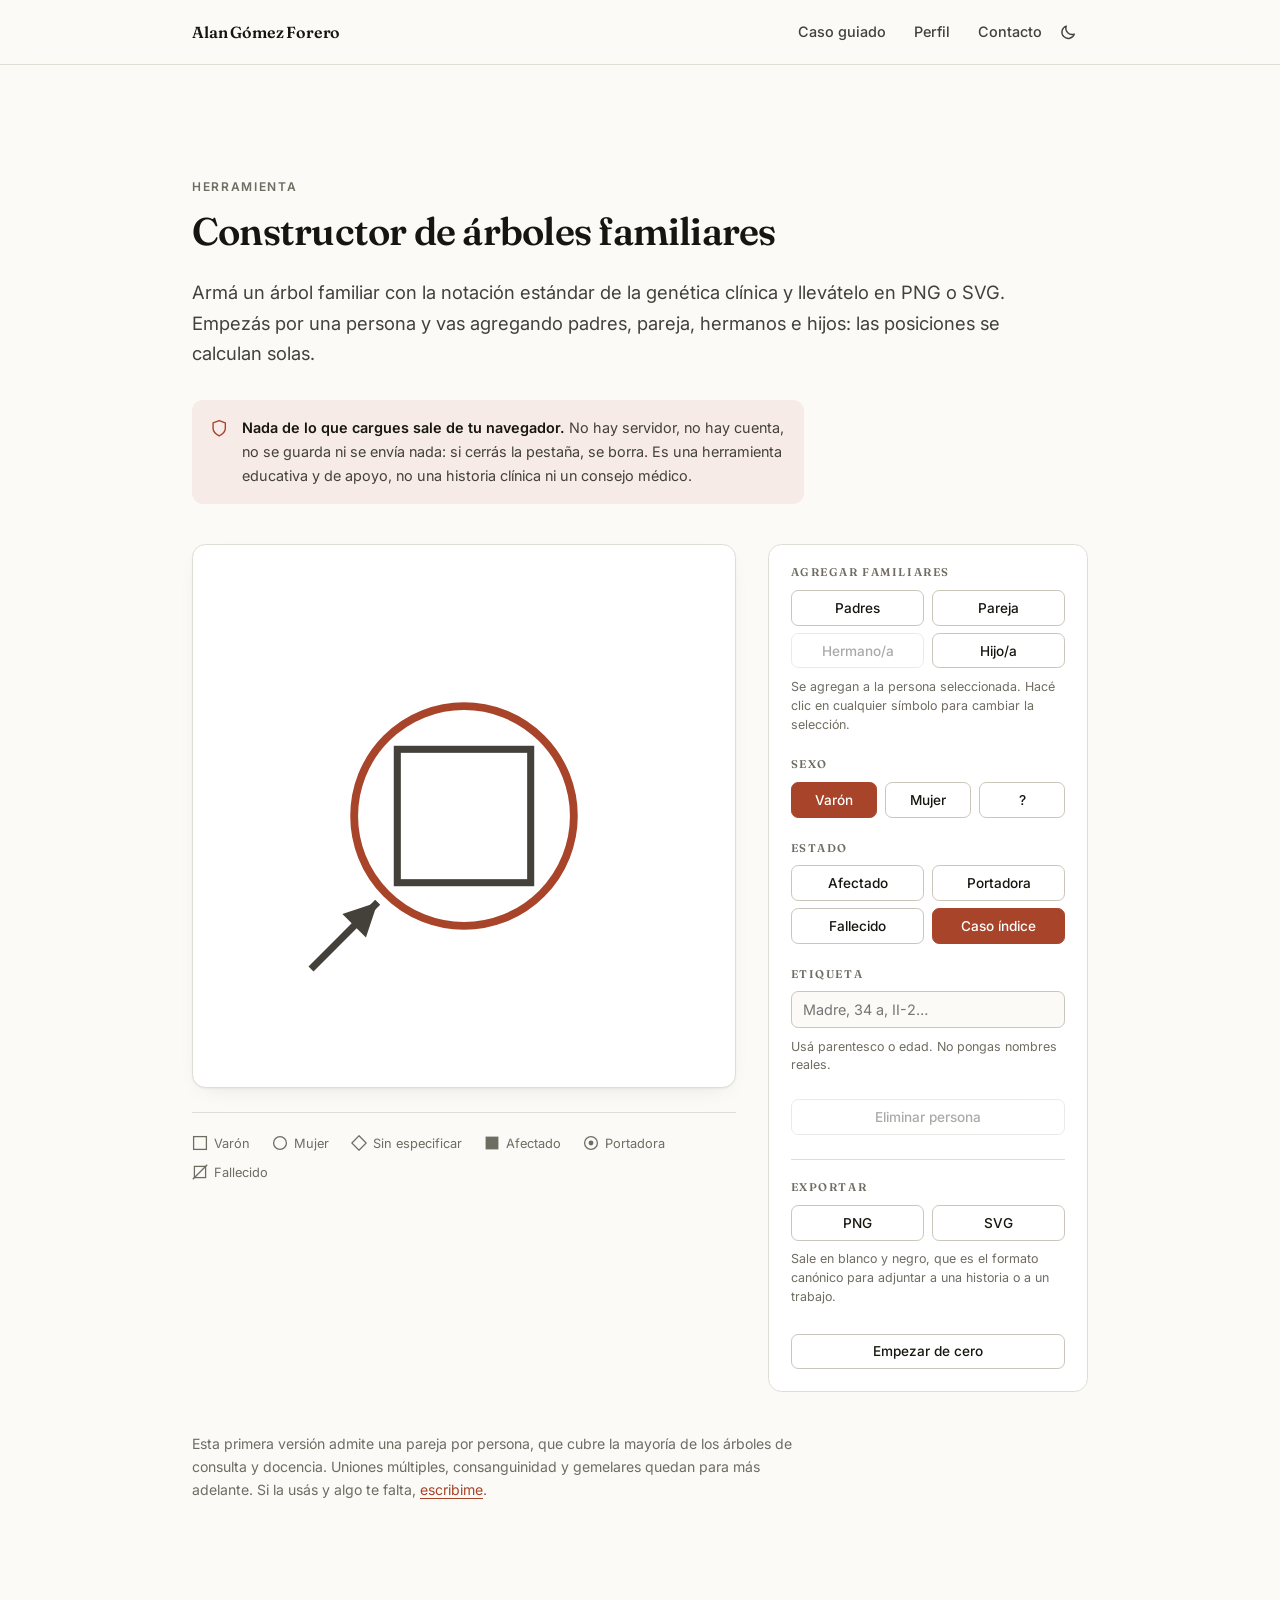
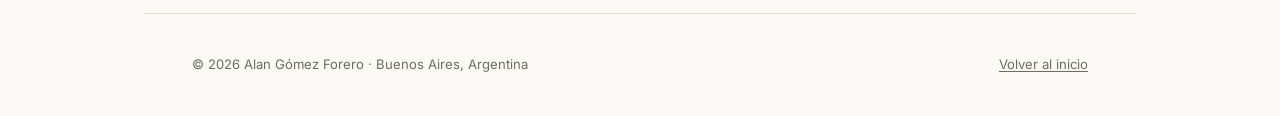
==== arbol/index.html @ 4ceadbb6 "Constructor de árboles familiares y encuadre por paso del caso guiado Agrega /arbol/, una herramient" ====
<!DOCTYPE html>
<html lang="es">

<head>
    <meta charset="UTF-8">
    <meta name="viewport" content="width=device-width, initial-scale=1.0">
    <title>Constructor de árboles familiares | Dr. Alan Gómez Forero</title>
    <meta name="description"
        content="Herramienta gratuita para dibujar un árbol familiar con notación de genética clínica. Funciona entera en tu navegador: nada de lo que cargues se envía a ningún servidor.">

    <link rel="canonical" href="https://alangomezforero.com.ar/arbol/">
    <link rel="icon" href="../favicon.svg" type="image/svg+xml">

    <meta property="og:type" content="website">
    <meta property="og:url" content="https://alangomezforero.com.ar/arbol/">
    <meta property="og:title" content="Constructor de árboles familiares">
    <meta property="og:description"
        content="Dibujá un árbol familiar con notación de genética clínica y exportalo. Todo corre en tu navegador.">
    <meta property="og:image" content="https://alangomezforero.com.ar/og.jpg">
    <meta name="twitter:card" content="summary_large_image">

    <script>
        (function () {
            try {
                var saved = localStorage.getItem('theme');
                if (saved === 'dark' || saved === 'light') {
                    document.documentElement.setAttribute('data-theme', saved);
                }
            } catch (e) { /* localStorage bloqueado: queda la preferencia del sistema */ }
        }());
    </script>

    <link rel="preconnect" href="https://fonts.googleapis.com">
    <link rel="preconnect" href="https://fonts.gstatic.com" crossorigin>
    <link
        href="https://fonts.googleapis.com/css2?family=Fraunces:opsz,wght@9..144,500;9..144,600&family=Inter:wght@400;500;600&display=swap"
        rel="stylesheet">
    <link rel="stylesheet" href="../styles.css">
    <link rel="stylesheet" href="builder.css">
</head>

<body>
    <a class="skip-link" href="#main">Saltar al contenido</a>

    <nav class="nav">
        <div class="wrap">
            <div class="nav__bar">
                <a class="nav__brand" href="../">Alan Gómez Forero</a>
                <div class="nav__right">
                    <div class="nav__links">
                        <a href="../#caso">Caso guiado</a>
                        <a href="../#perfil">Perfil</a>
                        <a href="../#contacto">Contacto</a>
                    </div>
                    <button class="icon-btn" id="theme-toggle" type="button"
                        aria-label="Cambiar entre tema claro y oscuro">
                        <svg class="icon-sun" viewBox="0 0 24 24" fill="none" stroke="currentColor" stroke-width="1.8"
                            stroke-linecap="round" aria-hidden="true">
                            <circle cx="12" cy="12" r="4.2" />
                            <path
                                d="M12 2v2M12 20v2M4.9 4.9l1.4 1.4M17.7 17.7l1.4 1.4M2 12h2M20 12h2M4.9 19.1l1.4-1.4M17.7 6.3l1.4-1.4" />
                        </svg>
                        <svg class="icon-moon" viewBox="0 0 24 24" fill="none" stroke="currentColor" stroke-width="1.8"
                            stroke-linecap="round" stroke-linejoin="round" aria-hidden="true">
                            <path d="M20 14.5A8.2 8.2 0 019.5 4a8.3 8.3 0 1010.5 10.5z" />
                        </svg>
                    </button>
                </div>
            </div>
        </div>
    </nav>

    <main id="main" class="section">
        <div class="wrap">
            <p class="section__label">Herramienta</p>
            <h1 class="section__title">Constructor de árboles familiares</h1>
            <p class="lead" style="margin-bottom:2rem">
                Armá un árbol familiar con la notación estándar de la genética clínica y llevátelo en PNG o SVG.
                Empezás por una persona y vas agregando padres, pareja, hermanos e hijos: las posiciones se
                calculan solas.
            </p>

            <div class="privacy">
                <svg viewBox="0 0 24 24" fill="none" stroke="currentColor" stroke-width="1.8" stroke-linecap="round"
                    stroke-linejoin="round" aria-hidden="true">
                    <path d="M12 22s8-4 8-10V5l-8-3-8 3v7c0 6 8 10 8 10z" />
                </svg>
                <span>
                    <strong>Nada de lo que cargues sale de tu navegador.</strong> No hay servidor, no hay cuenta,
                    no se guarda ni se envía nada: si cerrás la pestaña, se borra. Es una herramienta educativa y
                    de apoyo, no una historia clínica ni un consejo médico.
                </span>
            </div>

            <div class="tool">
                <!-- Lienzo -->
                <div>
                    <div class="tool__stage" id="stage"></div>

                    <ul class="tool__legend">
                        <li>
                            <svg viewBox="0 0 20 20" aria-hidden="true">
                                <rect x="2" y="2" width="16" height="16" fill="none" stroke="currentColor"
                                    stroke-width="1.6" />
                            </svg>Varón
                        </li>
                        <li>
                            <svg viewBox="0 0 20 20" aria-hidden="true">
                                <circle cx="10" cy="10" r="8" fill="none" stroke="currentColor" stroke-width="1.6" />
                            </svg>Mujer
                        </li>
                        <li>
                            <svg viewBox="0 0 20 20" aria-hidden="true">
                                <polygon points="10,1 19,10 10,19 1,10" fill="none" stroke="currentColor"
                                    stroke-width="1.6" />
                            </svg>Sin especificar
                        </li>
                        <li>
                            <svg viewBox="0 0 20 20" aria-hidden="true">
                                <rect x="2" y="2" width="16" height="16" fill="currentColor" />
                            </svg>Afectado
                        </li>
                        <li>
                            <svg viewBox="0 0 20 20" aria-hidden="true">
                                <circle cx="10" cy="10" r="8" fill="none" stroke="currentColor" stroke-width="1.6" />
                                <circle cx="10" cy="10" r="3" fill="currentColor" />
                            </svg>Portadora
                        </li>
                        <li>
                            <svg viewBox="0 0 20 20" aria-hidden="true">
                                <rect x="3" y="3" width="14" height="14" fill="none" stroke="currentColor"
                                    stroke-width="1.6" />
                                <line x1="1" y1="19" x2="19" y2="1" stroke="currentColor" stroke-width="1.6" />
                            </svg>Fallecido
                        </li>
                    </ul>
                </div>

                <!-- Panel -->
                <aside class="tool__panel">
                    <div id="panel">
                        <section>
                            <h2 class="group__title">Agregar familiares</h2>
                            <div class="group__grid">
                                <button class="tbtn" id="act-parents" type="button">Padres</button>
                                <button class="tbtn" id="act-partner" type="button">Pareja</button>
                                <button class="tbtn" id="act-sibling" type="button">Hermano/a</button>
                                <button class="tbtn" id="act-child" type="button">Hijo/a</button>
                            </div>
                            <p class="hint">Se agregan a la persona seleccionada. Hacé clic en cualquier símbolo
                                para cambiar la selección.</p>
                        </section>

                        <section style="margin-top:1.5rem">
                            <h2 class="group__title">Sexo</h2>
                            <div class="group__row">
                                <button class="tbtn tbtn--wide" id="sex-M" type="button"
                                    aria-pressed="false">Varón</button>
                                <button class="tbtn tbtn--wide" id="sex-F" type="button"
                                    aria-pressed="false">Mujer</button>
                                <button class="tbtn tbtn--wide" id="sex-U" type="button" aria-pressed="false">?</button>
                            </div>
                        </section>

                        <section style="margin-top:1.5rem">
                            <h2 class="group__title">Estado</h2>
                            <div class="group__grid">
                                <button class="tbtn" id="flag-affected" type="button"
                                    aria-pressed="false">Afectado</button>
                                <button class="tbtn" id="flag-carrier" type="button"
                                    aria-pressed="false">Portadora</button>
                                <button class="tbtn" id="flag-deceased" type="button"
                                    aria-pressed="false">Fallecido</button>
                                <button class="tbtn" id="flag-proband" type="button" aria-pressed="false">Caso
                                    índice</button>
                            </div>
                        </section>

                        <section style="margin-top:1.5rem">
                            <h2 class="group__title">Etiqueta</h2>
                            <label class="sr-only" for="field-name">Etiqueta de la persona seleccionada</label>
                            <input class="field" id="field-name" type="text" maxlength="24"
                                placeholder="Madre, 34 a, II-2…" autocomplete="off">
                            <p class="hint">Usá parentesco o edad. No pongas nombres reales.</p>
                        </section>

                        <section style="margin-top:1.5rem">
                            <button class="tbtn tbtn--danger" id="act-remove" type="button" style="width:100%">
                                Eliminar persona
                            </button>
                        </section>
                    </div>

                    <section style="border-top:1px solid var(--rule); padding-top:1.35rem">
                        <h2 class="group__title">Exportar</h2>
                        <div class="group__row">
                            <button class="tbtn tbtn--wide" id="act-png" type="button">PNG</button>
                            <button class="tbtn tbtn--wide" id="act-svg" type="button">SVG</button>
                        </div>
                        <p class="hint">Sale en blanco y negro, que es el formato canónico para adjuntar a una
                            historia o a un trabajo.</p>
                        <p class="status" id="status" role="status"></p>
                        <button class="tbtn" id="act-reset" type="button" style="width:100%; margin-top:.75rem">
                            Empezar de cero
                        </button>
                    </section>
                </aside>
            </div>

            <p class="note" style="margin-top:2.5rem">
                Esta primera versión admite una pareja por persona, que cubre la mayoría de los árboles de
                consulta y docencia. Uniones múltiples, consanguinidad y gemelares quedan para más adelante.
                Si la usás y algo te falta, <a href="../#contacto">escribime</a>.
            </p>
        </div>
    </main>

    <footer class="wrap foot">
        <span>© 2026 Alan Gómez Forero · Buenos Aires, Argentina</span>
        <span><a href="../">Volver al inicio</a></span>
    </footer>

    <script src="builder.js" defer></script>
    <script>
        (function () {
            var btn = document.getElementById('theme-toggle');
            if (!btn) { return; }

            btn.addEventListener('click', function () {
                var root = document.documentElement;
                var explicit = root.getAttribute('data-theme');
                var isDark = explicit
                    ? explicit === 'dark'
                    : window.matchMedia('(prefers-color-scheme: dark)').matches;
                var next = isDark ? 'light' : 'dark';

                root.setAttribute('data-theme', next);
                try { localStorage.setItem('theme', next); } catch (e) { /* sin persistencia */ }

                // el constructor redibuja para que los símbolos sigan al tema
                document.dispatchEvent(new CustomEvent('themechange'));
            });
        }());
    </script>
</body>

</html>
---- styles.css ----
/* ============================================================
   Dr. Alan Gómez Forero — hoja de estilos
   Sin frameworks. Tokens en :root, tema claro/oscuro con override.
   ============================================================ */

/* ---------- Tokens: tema claro (base) ---------- */
:root {
    --paper: #fbfaf7;
    --paper-raised: #ffffff;
    --paper-sunken: #f3f1ec;
    --ink: #16150f;
    --ink-soft: #43413a;
    --ink-muted: #6f6c62;
    --rule: #e0ddd4;
    --rule-strong: #c9c5b9;
    --accent: #a8442a;
    --accent-hover: #8c3721;
    --accent-wash: #f6ebe6;
    --shadow: 0 1px 2px rgba(22, 21, 15, .05), 0 8px 24px -12px rgba(22, 21, 15, .12);

    /* Árbol familiar: el lenguaje canónico es blanco y negro */
    --ped-line: #43413a;
    --ped-fill: #16150f;
    --ped-empty: #ffffff;
    --ped-dim: #c9c5b9;

    --font-display: "Fraunces", Georgia, "Times New Roman", serif;
    --font-body: "Inter", system-ui, -apple-system, "Segoe UI", sans-serif;

    --measure: 68ch;
    --gutter: clamp(1.25rem, 5vw, 3rem);
}

/* ---------- Tokens: tema oscuro por preferencia del sistema ---------- */
@media (prefers-color-scheme: dark) {
    :root:not([data-theme="light"]) {
        --paper: #14140f;
        --paper-raised: #1d1c16;
        --paper-sunken: #100f0b;
        --ink: #f2efe6;
        --ink-soft: #cbc7bb;
        --ink-muted: #918d80;
        --rule: #33322a;
        --rule-strong: #4a483d;
        --accent: #e08b6f;
        --accent-hover: #eda183;
        --accent-wash: #2a1f19;
        --shadow: 0 1px 2px rgba(0, 0, 0, .3), 0 8px 24px -12px rgba(0, 0, 0, .6);

        --ped-line: #cbc7bb;
        --ped-fill: #f2efe6;
        --ped-empty: #14140f;
        --ped-dim: #4a483d;
    }
}

/* ---------- Tokens: tema oscuro por elección explícita ---------- */
:root[data-theme="dark"] {
    --paper: #14140f;
    --paper-raised: #1d1c16;
    --paper-sunken: #100f0b;
    --ink: #f2efe6;
    --ink-soft: #cbc7bb;
    --ink-muted: #918d80;
    --rule: #33322a;
    --rule-strong: #4a483d;
    --accent: #e08b6f;
    --accent-hover: #eda183;
    --accent-wash: #2a1f19;
    --shadow: 0 1px 2px rgba(0, 0, 0, .3), 0 8px 24px -12px rgba(0, 0, 0, .6);

    --ped-line: #cbc7bb;
    --ped-fill: #f2efe6;
    --ped-empty: #14140f;
    --ped-dim: #4a483d;
}

/* ---------- Reset acotado ---------- */
*, *::before, *::after { box-sizing: border-box; }

body {
    margin: 0;
    background: var(--paper);
    color: var(--ink);
    font-family: var(--font-body);
    font-size: 1.0625rem;
    line-height: 1.65;
    -webkit-font-smoothing: antialiased;
    -moz-osx-font-smoothing: grayscale;
}

img, svg { max-width: 100%; }
img { height: auto; display: block; }

h1, h2, h3 {
    font-family: var(--font-display);
    font-weight: 600;
    line-height: 1.12;
    letter-spacing: -.02em;
    margin: 0;
    text-wrap: balance;
}

p { margin: 0 0 1.15em; }
p:last-child { margin-bottom: 0; }

a { color: var(--accent); text-decoration-thickness: 1px; text-underline-offset: .18em; }
a:hover { color: var(--accent-hover); }

:focus-visible {
    outline: 2px solid var(--accent);
    outline-offset: 3px;
    border-radius: 2px;
}

html { scroll-behavior: smooth; }

@media (prefers-reduced-motion: reduce) {
    html { scroll-behavior: auto; }
    *, *::before, *::after {
        animation-duration: .01ms !important;
        transition-duration: .01ms !important;
    }
}

/* ---------- Layout ---------- */
.wrap {
    width: 100%;
    max-width: 62rem;
    margin-inline: auto;
    padding-inline: var(--gutter);
}

.wrap--narrow { max-width: 46rem; }

.section { padding-block: clamp(4rem, 10vw, 7rem); }
.section + .section { border-top: 1px solid var(--rule); }

.section__label {
    font-size: .75rem;
    font-weight: 600;
    letter-spacing: .14em;
    text-transform: uppercase;
    color: var(--ink-muted);
    margin: 0 0 .85rem;
}

.section__title {
    font-size: clamp(1.75rem, 4vw, 2.4rem);
    margin-bottom: 1.5rem;
}

.lead {
    font-size: 1.15rem;
    color: var(--ink-soft);
    max-width: var(--measure);
}

/* ---------- Navegación ---------- */
.nav {
    position: sticky;
    top: 0;
    z-index: 50;
    background: color-mix(in srgb, var(--paper) 88%, transparent);
    backdrop-filter: blur(10px);
    border-bottom: 1px solid var(--rule);
}

.nav__bar {
    display: flex;
    align-items: center;
    justify-content: space-between;
    gap: 1rem;
    min-height: 4rem;
}

.nav__brand {
    font-family: var(--font-display);
    font-size: 1rem;
    font-weight: 600;
    letter-spacing: -.01em;
    color: var(--ink);
    text-decoration: none;
}

.nav__right { display: flex; align-items: center; gap: .35rem; }

.nav__links { display: flex; align-items: center; gap: 1.75rem; }

.nav__links a {
    color: var(--ink-soft);
    text-decoration: none;
    font-size: .9rem;
    font-weight: 500;
}

.nav__links a:hover { color: var(--accent); }

.icon-btn {
    display: inline-flex;
    align-items: center;
    justify-content: center;
    width: 2.5rem;
    height: 2.5rem;
    border: 1px solid transparent;
    border-radius: .5rem;
    background: transparent;
    color: var(--ink-soft);
    cursor: pointer;
    transition: background .15s ease, color .15s ease;
}

.icon-btn:hover { background: var(--paper-sunken); color: var(--ink); }
.icon-btn svg { width: 1.15rem; height: 1.15rem; }

/* El icono del toggle depende del tema activo */
.icon-sun { display: none; }
.icon-moon { display: block; }

@media (prefers-color-scheme: dark) {
    :root:not([data-theme="light"]) .icon-sun { display: block; }
    :root:not([data-theme="light"]) .icon-moon { display: none; }
}

:root[data-theme="dark"] .icon-sun { display: block; }
:root[data-theme="dark"] .icon-moon { display: none; }
:root[data-theme="light"] .icon-sun { display: none; }
:root[data-theme="light"] .icon-moon { display: block; }

.nav__toggle { display: none; }

.nav__mobile {
    display: none;
    border-top: 1px solid var(--rule);
    padding-block: .5rem 1rem;
}

.nav__mobile.is-open { display: block; }

.nav__mobile a {
    display: block;
    padding: .7rem .25rem;
    color: var(--ink-soft);
    text-decoration: none;
    font-weight: 500;
    border-bottom: 1px solid var(--rule);
}

.nav__mobile a:last-child { border-bottom: 0; }

@media (max-width: 46rem) {
    .nav__links { display: none; }
    .nav__toggle { display: inline-flex; }
}

/* ---------- Hero ---------- */
.hero { padding-block: clamp(3.5rem, 9vw, 6.5rem); }

.hero__grid {
    display: grid;
    grid-template-columns: minmax(0, 1fr) auto;
    gap: clamp(2rem, 5vw, 4rem);
    align-items: center;
}

.hero h1 {
    font-size: clamp(2.25rem, 6vw, 3.6rem);
    margin-bottom: 1.25rem;
}

.hero__sub {
    font-size: 1.15rem;
    color: var(--ink-soft);
    max-width: 34ch;
    margin-bottom: 1.75rem;
}

.hero__portrait {
    width: clamp(9rem, 20vw, 13rem);
    aspect-ratio: 1;
    object-fit: cover;
    /* la foto es vertical: el recorte se corre hacia arriba para no comer la cabeza */
    object-position: center 32%;
    border-radius: 50%;
    border: 1px solid var(--rule-strong);
    filter: grayscale(1);
    transition: filter .5s ease;
}

.hero__portrait:hover { filter: grayscale(0); }

@media (max-width: 46rem) {
    .hero__grid { grid-template-columns: 1fr; }
    .hero__portrait { order: -1; width: 7.5rem; }
    .hero__sub { max-width: none; }
}

.btn-row { display: flex; flex-wrap: wrap; gap: .75rem; }

.btn {
    display: inline-flex;
    align-items: center;
    gap: .5rem;
    padding: .7rem 1.35rem;
    border-radius: .5rem;
    font-size: .95rem;
    font-weight: 550;
    text-decoration: none;
    border: 1px solid transparent;
    cursor: pointer;
    transition: background .15s ease, border-color .15s ease, color .15s ease;
}

.btn--primary { background: var(--accent); color: #fff; }
.btn--primary:hover { background: var(--accent-hover); color: #fff; }

.btn--ghost { border-color: var(--rule-strong); color: var(--ink); background: transparent; }
.btn--ghost:hover { background: var(--paper-sunken); color: var(--ink); border-color: var(--ink-muted); }

.btn[disabled] { opacity: .38; cursor: not-allowed; }

/* ---------- Caso interactivo ---------- */
.case { background: var(--paper-sunken); }

.case__intro { max-width: var(--measure); margin-bottom: 2.5rem; }

.case__thesis {
    font-family: var(--font-display);
    font-size: clamp(1.2rem, 2.6vw, 1.5rem);
    line-height: 1.4;
    color: var(--ink);
    border-left: 2px solid var(--accent);
    padding-left: 1.25rem;
    margin-bottom: 1.5rem;
}

.case__board {
    display: grid;
    grid-template-columns: minmax(0, 1.15fr) minmax(0, 1fr);
    gap: clamp(1.5rem, 4vw, 2.75rem);
    align-items: start;
}

@media (max-width: 56rem) {
    .case__board { grid-template-columns: 1fr; }
}

.case__stage {
    background: var(--paper-raised);
    border: 1px solid var(--rule);
    border-radius: .85rem;
    padding: 1.25rem;
    box-shadow: var(--shadow);
}

/* El aspecto se fija acá y el JS encuadra el viewBox para que coincida:
   así la caja no cambia de alto entre pasos. En pantallas muy angostas
   scrollea antes que encogerse hasta ser ilegible. */
.case__svg-scroll { overflow-x: auto; }

.case__svg-scroll svg {
    display: block;
    width: 100%;
    height: auto;
    aspect-ratio: 800 / 470;
    min-width: 28rem;
}

.case__panel { display: flex; flex-direction: column; gap: 1.25rem; }

.case__progress {
    display: flex;
    gap: .3rem;
    list-style: none;
    margin: 0;
    padding: 0;
}

.case__progress li {
    height: 3px;
    flex: 1;
    background: var(--rule-strong);
    border-radius: 2px;
    transition: background .3s ease;
}

.case__progress li.is-done { background: var(--accent); }

.case__step-n {
    font-size: .75rem;
    font-weight: 600;
    letter-spacing: .14em;
    text-transform: uppercase;
    color: var(--ink-muted);
}

.case__step-title {
    font-size: 1.35rem;
    margin: .4rem 0 .75rem;
}

.case__body { color: var(--ink-soft); }
.case__body strong { color: var(--ink); font-weight: 600; }

.case__hypothesis {
    background: var(--accent-wash);
    border-radius: .6rem;
    padding: .9rem 1.1rem;
    font-size: .95rem;
}

.case__hypothesis span {
    display: block;
    font-size: .7rem;
    font-weight: 600;
    letter-spacing: .14em;
    text-transform: uppercase;
    color: var(--ink-muted);
    margin-bottom: .3rem;
}

.case__nav { display: flex; gap: .6rem; align-items: center; }
.case__count { margin-left: auto; font-size: .85rem; color: var(--ink-muted); }

/* Leyenda de símbolos */
.legend {
    display: flex;
    flex-wrap: wrap;
    gap: .5rem 1.25rem;
    margin-top: 1rem;
    padding-top: 1rem;
    border-top: 1px solid var(--rule);
    font-size: .78rem;
    color: var(--ink-muted);
    list-style: none;
}

.legend li { display: flex; align-items: center; gap: .4rem; }
.legend svg { width: 15px; height: 15px; flex-shrink: 0; }

/* --- Elementos del árbol familiar --- */
.ped-line {
    stroke: var(--ped-line);
    stroke-width: 1.6;
    fill: none;
}

.ped-node .sym {
    stroke: var(--ped-line);
    stroke-width: 1.6;
    fill: var(--ped-empty);
}

.ped-node.is-affected .sym { fill: var(--ped-fill); }

.ped-node .label {
    font-family: var(--font-body);
    font-size: 11px;
    font-weight: 500;
    fill: var(--ink-muted);
    text-anchor: middle;
}

.ped-node.is-proband .label { fill: var(--accent); font-weight: 650; }

.ped-deceased { stroke: var(--ped-line); stroke-width: 1.6; }
.ped-carrier { fill: var(--ped-line); }
.ped-proband-arrow { stroke: var(--accent); stroke-width: 1.8; fill: none; }
.ped-proband-arrow-head { fill: var(--accent); }

/* Aparición progresiva */
.ped-node, .ped-line, .ped-carrier, .ped-proband-arrow, .ped-proband-arrow-head {
    opacity: 0;
    transition: opacity .45s ease;
}

.ped-node.is-visible,
.ped-line.is-visible,
.ped-carrier.is-visible,
.ped-proband-arrow.is-visible,
.ped-proband-arrow-head.is-visible { opacity: 1; }

/* Atenuar lo que no está en foco en el paso actual */
.ped-node.is-visible.is-dimmed { opacity: .3; }

.ped-highlight {
    fill: none;
    stroke: var(--accent);
    stroke-width: 2;
    opacity: 0;
    transition: opacity .45s ease;
}

.ped-highlight.is-visible { opacity: 1; }

/* ---------- Tarjetas de desarrollo ---------- */
.cards {
    display: grid;
    grid-template-columns: repeat(auto-fit, minmax(min(100%, 17rem), 1fr));
    gap: 1.25rem;
}

.card {
    background: var(--paper-raised);
    border: 1px solid var(--rule);
    border-radius: .85rem;
    padding: 1.75rem;
    display: flex;
    flex-direction: column;
    gap: .75rem;
}

.card h3 { font-size: 1.2rem; }

.card p { font-size: .95rem; color: var(--ink-soft); margin: 0; }

.card__stack {
    margin-top: auto;
    padding-top: .5rem;
    font-size: .78rem;
    color: var(--ink-muted);
    font-variant-numeric: tabular-nums;
}

.note {
    margin-top: 1.75rem;
    font-size: .88rem;
    color: var(--ink-muted);
    max-width: var(--measure);
}

/* ---------- Trayectoria ---------- */
.cv { display: flex; flex-direction: column; gap: 2.5rem; }

.cv__item {
    display: grid;
    grid-template-columns: 7.5rem minmax(0, 1fr);
    gap: 1.5rem;
}

@media (max-width: 40rem) {
    .cv__item { grid-template-columns: 1fr; gap: .35rem; }
}

.cv__when {
    font-size: .85rem;
    font-weight: 600;
    color: var(--ink-muted);
    font-variant-numeric: tabular-nums;
    padding-top: .15rem;
}

.cv__what h3 { font-size: 1.15rem; margin-bottom: .2rem; }

.cv__where {
    font-size: .95rem;
    color: var(--accent);
    margin-bottom: .5rem;
}

.cv__what p { font-size: .95rem; color: var(--ink-soft); margin: 0; }

/* ---------- Perfil ---------- */
.profile {
    display: grid;
    grid-template-columns: minmax(0, 1.6fr) minmax(0, 1fr);
    gap: clamp(2rem, 5vw, 3.5rem);
    align-items: start;
}

@media (max-width: 46rem) {
    .profile { grid-template-columns: 1fr; }
}

.facts {
    list-style: none;
    margin: 0;
    padding: 1.5rem;
    background: var(--paper-raised);
    border: 1px solid var(--rule);
    border-radius: .85rem;
    font-size: .9rem;
}

.facts li {
    display: flex;
    justify-content: space-between;
    gap: 1rem;
    padding-block: .55rem;
    border-bottom: 1px solid var(--rule);
}

.facts li:last-child { border-bottom: 0; padding-bottom: 0; }
.facts dt, .facts .k { color: var(--ink-muted); }
.facts .v { font-weight: 600; text-align: right; }

/* ---------- Contacto ---------- */
.contact { background: var(--paper-sunken); }

.contact__mail {
    font-family: var(--font-display);
    font-size: clamp(1.5rem, 4.5vw, 2.4rem);
    color: var(--ink);
    text-decoration: none;
    border-bottom: 2px solid var(--accent);
    padding-bottom: .15rem;
    overflow-wrap: anywhere;
}

.contact__mail:hover { color: var(--accent); }

.foot {
    padding-block: 2.5rem;
    border-top: 1px solid var(--rule);
    font-size: .82rem;
    color: var(--ink-muted);
    display: flex;
    flex-wrap: wrap;
    gap: .75rem 1.5rem;
    justify-content: space-between;
}

.foot a { color: var(--ink-muted); }
.foot a:hover { color: var(--accent); }

.sr-only {
    position: absolute;
    width: 1px; height: 1px;
    padding: 0; margin: -1px;
    overflow: hidden;
    clip: rect(0 0 0 0);
    white-space: nowrap;
    border: 0;
}

.skip-link {
    position: absolute;
    left: .5rem;
    top: -3rem;
    z-index: 100;
    background: var(--accent);
    color: #fff;
    padding: .55rem 1rem;
    border-radius: .4rem;
    text-decoration: none;
    transition: top .15s ease;
}

.skip-link:focus { top: .5rem; color: #fff; }
---- arbol/builder.css ----
/* ============================================================
   Constructor de árboles familiares — estilos propios de la página.
   Hereda tokens y tipografías de ../styles.css
   ============================================================ */

.tool {
    display: grid;
    grid-template-columns: minmax(0, 1fr) 20rem;
    gap: clamp(1.25rem, 3vw, 2rem);
    align-items: start;
}

@media (max-width: 56rem) {
    .tool { grid-template-columns: 1fr; }
}

/* ---------- Lienzo ---------- */

.tool__stage {
    background: var(--paper-raised);
    border: 1px solid var(--rule);
    border-radius: .85rem;
    padding: 1rem;
    box-shadow: var(--shadow);
    min-height: 26rem;
    display: flex;
}

.tool__stage svg {
    display: block;
    width: 100%;
    height: auto;
    max-height: 34rem;
    margin: auto;
}

.tool__stage .node { cursor: pointer; }
.tool__stage .node:focus { outline: none; }
.tool__stage .node:hover > :nth-child(1) { opacity: .75; }

/* ---------- Panel ---------- */

.tool__panel {
    background: var(--paper-raised);
    border: 1px solid var(--rule);
    border-radius: .85rem;
    padding: 1.35rem;
    display: flex;
    flex-direction: column;
    gap: 1.5rem;
    position: sticky;
    top: 5rem;
}

@media (max-width: 56rem) {
    .tool__panel { position: static; }
}

.group__title {
    font-size: .7rem;
    font-weight: 600;
    letter-spacing: .14em;
    text-transform: uppercase;
    color: var(--ink-muted);
    margin: 0 0 .7rem;
}

.group__grid {
    display: grid;
    grid-template-columns: 1fr 1fr;
    gap: .45rem;
}

.group__row { display: flex; gap: .45rem; }

/* ---------- Botones del panel ---------- */

.tbtn {
    font-family: inherit;
    font-size: .85rem;
    font-weight: 500;
    padding: .55rem .6rem;
    border-radius: .45rem;
    border: 1px solid var(--rule-strong);
    background: transparent;
    color: var(--ink);
    cursor: pointer;
    text-align: center;
    transition: background .15s ease, border-color .15s ease, color .15s ease;
}

.tbtn:hover:not(:disabled) { background: var(--paper-sunken); border-color: var(--ink-muted); }

.tbtn:disabled {
    opacity: .36;
    cursor: not-allowed;
}

.tbtn.is-on {
    background: var(--accent);
    border-color: var(--accent);
    color: #fff;
}

.tbtn--danger:hover:not(:disabled) {
    border-color: var(--accent);
    color: var(--accent);
    background: var(--accent-wash);
}

.tbtn--wide { flex: 1; }

.field {
    width: 100%;
    font-family: inherit;
    font-size: .9rem;
    padding: .55rem .7rem;
    border-radius: .45rem;
    border: 1px solid var(--rule-strong);
    background: var(--paper);
    color: var(--ink);
}

.field:focus { border-color: var(--accent); outline: none; }

.hint {
    font-size: .78rem;
    color: var(--ink-muted);
    margin: .6rem 0 0;
    line-height: 1.5;
}

.status {
    font-size: .8rem;
    color: var(--accent);
    min-height: 1.2em;
    margin: 0;
}

/* ---------- Aviso de privacidad ---------- */

.privacy {
    display: flex;
    gap: .85rem;
    align-items: flex-start;
    background: var(--accent-wash);
    border-radius: .7rem;
    padding: 1rem 1.15rem;
    font-size: .9rem;
    color: var(--ink-soft);
    max-width: var(--measure);
    margin-bottom: 2.5rem;
}

.privacy svg {
    width: 1.15rem;
    height: 1.15rem;
    flex-shrink: 0;
    margin-top: .15rem;
    color: var(--accent);
}

.privacy strong { color: var(--ink); font-weight: 600; }

/* ---------- Leyenda ---------- */

.tool__legend {
    display: flex;
    flex-wrap: wrap;
    gap: .5rem 1.35rem;
    margin-top: 1.5rem;
    padding-top: 1.25rem;
    border-top: 1px solid var(--rule);
    list-style: none;
    font-size: .8rem;
    color: var(--ink-muted);
    padding-inline-start: 0;
}

.tool__legend li { display: flex; align-items: center; gap: .4rem; }
.tool__legend svg { width: 16px; height: 16px; flex-shrink: 0; }
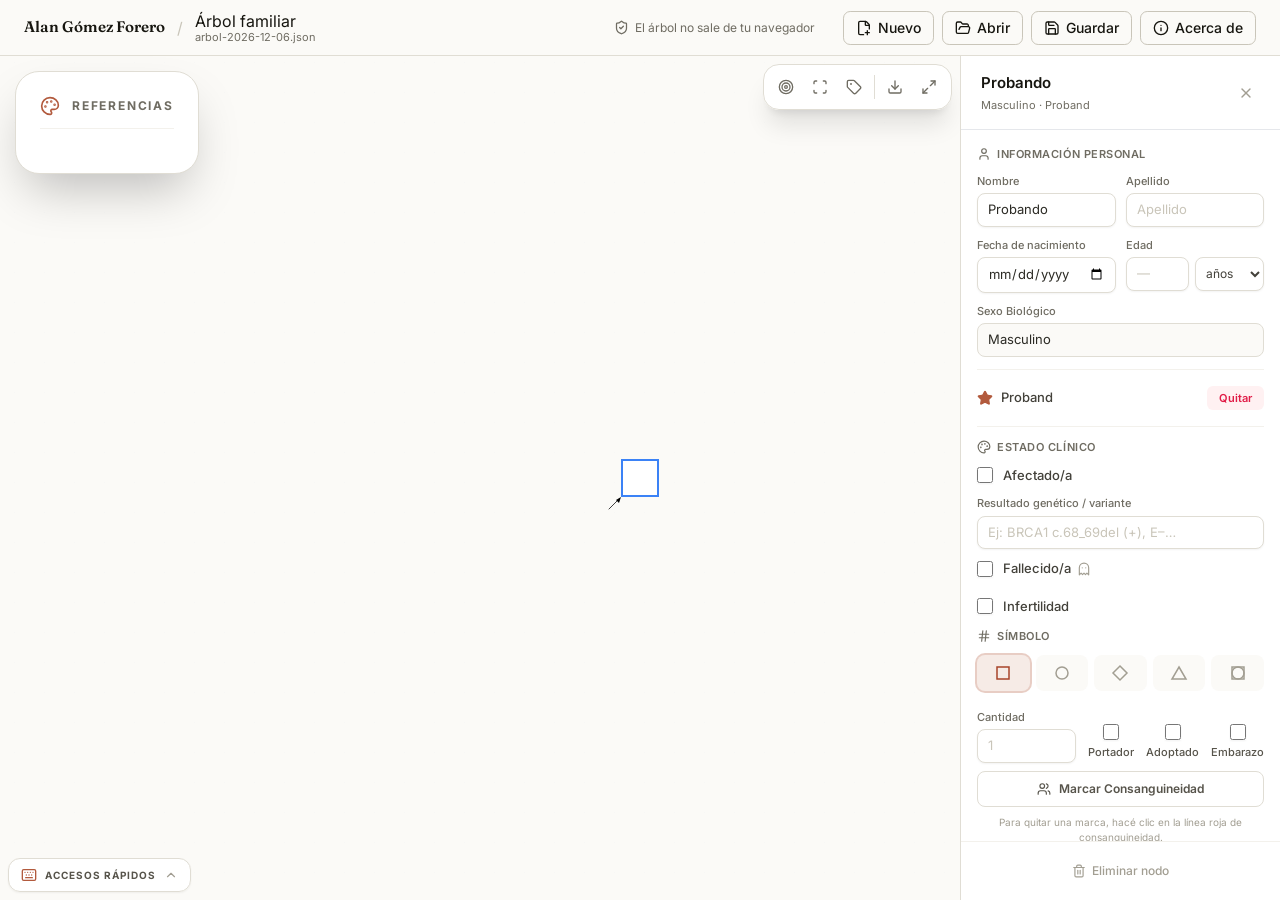
==== commit d36f0ce4: "Árbol familiar: el editor de pedigree reemplaza al constructor /arbol/ pasa a ser el editor de forer" ====
--- a/arbol/index.html
+++ b/arbol/index.html
@@ -1,247 +1,38 @@
-<!DOCTYPE html>
+<!doctype html>
 <html lang="es">
+  <head>
+    <meta charset="UTF-8" />
+    <meta name="viewport" content="width=device-width, initial-scale=1.0" />
+    <title>Constructor de árboles familiares | Dr. Alan Gómez Forero</title>
+    <meta name="description" content="Herramienta gratuita para dibujar árboles familiares con la notación de la genética clínica: afectados, portadores, gemelos, consanguinidad y parejas sucesivas. Funciona entera en tu navegador: nada de lo que cargues se envía a ningún servidor." />
 
-<head>
-    <meta charset="UTF-8">
-    <meta name="viewport" content="width=device-width, initial-scale=1.0">
-    <title>Constructor de árboles familiares | Dr. Alan Gómez Forero</title>
-    <meta name="description"
-        content="Herramienta gratuita para dibujar un árbol familiar con notación de genética clínica. Funciona entera en tu navegador: nada de lo que cargues se envía a ningún servidor.">
+    <link rel="canonical" href="https://alangomezforero.com.ar/arbol/" />
+    <link rel="icon" type="image/svg+xml" href="./favicon.svg" />
 
-    <link rel="canonical" href="https://alangomezforero.com.ar/arbol/">
-    <link rel="icon" href="../favicon.svg" type="image/svg+xml">
+    <meta property="og:type" content="website" />
+    <meta property="og:url" content="https://alangomezforero.com.ar/arbol/" />
+    <meta property="og:title" content="Constructor de árboles familiares" />
+    <meta property="og:description" content="Dibujá un árbol familiar con la notación de la genética clínica y llevátelo en PNG. Todo corre en tu navegador." />
+    <meta property="og:image" content="https://alangomezforero.com.ar/og.jpg" />
+    <meta name="twitter:card" content="summary_large_image" />
 
-    <meta property="og:type" content="website">
-    <meta property="og:url" content="https://alangomezforero.com.ar/arbol/">
-    <meta property="og:title" content="Constructor de árboles familiares">
-    <meta property="og:description"
-        content="Dibujá un árbol familiar con notación de genética clínica y exportalo. Todo corre en tu navegador.">
-    <meta property="og:image" content="https://alangomezforero.com.ar/og.jpg">
-    <meta name="twitter:card" content="summary_large_image">
-
-    <script>
-        (function () {
-            try {
-                var saved = localStorage.getItem('theme');
-                if (saved === 'dark' || saved === 'light') {
-                    document.documentElement.setAttribute('data-theme', saved);
-                }
-            } catch (e) { /* localStorage bloqueado: queda la preferencia del sistema */ }
-        }());
-    </script>
-
-    <link rel="preconnect" href="https://fonts.googleapis.com">
-    <link rel="preconnect" href="https://fonts.gstatic.com" crossorigin>
-    <link
-        href="https://fonts.googleapis.com/css2?family=Fraunces:opsz,wght@9..144,500;9..144,600&family=Inter:wght@400;500;600&display=swap"
-        rel="stylesheet">
-    <link rel="stylesheet" href="../styles.css">
-    <link rel="stylesheet" href="builder.css">
-</head>
-
-<body>
-    <a class="skip-link" href="#main">Saltar al contenido</a>
-
-    <nav class="nav">
-        <div class="wrap">
-            <div class="nav__bar">
-                <a class="nav__brand" href="../">Alan Gómez Forero</a>
-                <div class="nav__right">
-                    <div class="nav__links">
-                        <a href="../#caso">Caso guiado</a>
-                        <a href="../#perfil">Perfil</a>
-                        <a href="../#contacto">Contacto</a>
-                    </div>
-                    <button class="icon-btn" id="theme-toggle" type="button"
-                        aria-label="Cambiar entre tema claro y oscuro">
-                        <svg class="icon-sun" viewBox="0 0 24 24" fill="none" stroke="currentColor" stroke-width="1.8"
-                            stroke-linecap="round" aria-hidden="true">
-                            <circle cx="12" cy="12" r="4.2" />
-                            <path
-                                d="M12 2v2M12 20v2M4.9 4.9l1.4 1.4M17.7 17.7l1.4 1.4M2 12h2M20 12h2M4.9 19.1l1.4-1.4M17.7 6.3l1.4-1.4" />
-                        </svg>
-                        <svg class="icon-moon" viewBox="0 0 24 24" fill="none" stroke="currentColor" stroke-width="1.8"
-                            stroke-linecap="round" stroke-linejoin="round" aria-hidden="true">
-                            <path d="M20 14.5A8.2 8.2 0 019.5 4a8.3 8.3 0 1010.5 10.5z" />
-                        </svg>
-                    </button>
-                </div>
-            </div>
-        </div>
-    </nav>
-
-    <main id="main" class="section">
-        <div class="wrap">
-            <p class="section__label">Herramienta</p>
-            <h1 class="section__title">Constructor de árboles familiares</h1>
-            <p class="lead" style="margin-bottom:2rem">
-                Armá un árbol familiar con la notación estándar de la genética clínica y llevátelo en PNG o SVG.
-                Empezás por una persona y vas agregando padres, pareja, hermanos e hijos: las posiciones se
-                calculan solas.
-            </p>
-
-            <div class="privacy">
-                <svg viewBox="0 0 24 24" fill="none" stroke="currentColor" stroke-width="1.8" stroke-linecap="round"
-                    stroke-linejoin="round" aria-hidden="true">
-                    <path d="M12 22s8-4 8-10V5l-8-3-8 3v7c0 6 8 10 8 10z" />
-                </svg>
-                <span>
-                    <strong>Nada de lo que cargues sale de tu navegador.</strong> No hay servidor, no hay cuenta,
-                    no se guarda ni se envía nada: si cerrás la pestaña, se borra. Es una herramienta educativa y
-                    de apoyo, no una historia clínica ni un consejo médico.
-                </span>
-            </div>
-
-            <div class="tool">
-                <!-- Lienzo -->
-                <div>
-                    <div class="tool__stage" id="stage"></div>
-
-                    <ul class="tool__legend">
-                        <li>
-                            <svg viewBox="0 0 20 20" aria-hidden="true">
-                                <rect x="2" y="2" width="16" height="16" fill="none" stroke="currentColor"
-                                    stroke-width="1.6" />
-                            </svg>Varón
-                        </li>
-                        <li>
-                            <svg viewBox="0 0 20 20" aria-hidden="true">
-                                <circle cx="10" cy="10" r="8" fill="none" stroke="currentColor" stroke-width="1.6" />
-                            </svg>Mujer
-                        </li>
-                        <li>
-                            <svg viewBox="0 0 20 20" aria-hidden="true">
-                                <polygon points="10,1 19,10 10,19 1,10" fill="none" stroke="currentColor"
-                                    stroke-width="1.6" />
-                            </svg>Sin especificar
-                        </li>
-                        <li>
-                            <svg viewBox="0 0 20 20" aria-hidden="true">
-                                <rect x="2" y="2" width="16" height="16" fill="currentColor" />
-                            </svg>Afectado
-                        </li>
-                        <li>
-                            <svg viewBox="0 0 20 20" aria-hidden="true">
-                                <circle cx="10" cy="10" r="8" fill="none" stroke="currentColor" stroke-width="1.6" />
-                                <circle cx="10" cy="10" r="3" fill="currentColor" />
-                            </svg>Portadora
-                        </li>
-                        <li>
-                            <svg viewBox="0 0 20 20" aria-hidden="true">
-                                <rect x="3" y="3" width="14" height="14" fill="none" stroke="currentColor"
-                                    stroke-width="1.6" />
-                                <line x1="1" y1="19" x2="19" y2="1" stroke="currentColor" stroke-width="1.6" />
-                            </svg>Fallecido
-                        </li>
-                    </ul>
-                </div>
-
-                <!-- Panel -->
-                <aside class="tool__panel">
-                    <div id="panel">
-                        <section>
-                            <h2 class="group__title">Agregar familiares</h2>
-                            <div class="group__grid">
-                                <button class="tbtn" id="act-parents" type="button">Padres</button>
-                                <button class="tbtn" id="act-partner" type="button">Pareja</button>
-                                <button class="tbtn" id="act-sibling" type="button">Hermano/a</button>
-                                <button class="tbtn" id="act-child" type="button">Hijo/a</button>
-                            </div>
-                            <p class="hint">Se agregan a la persona seleccionada. Hacé clic en cualquier símbolo
-                                para cambiar la selección.</p>
-                        </section>
-
-                        <section style="margin-top:1.5rem">
-                            <h2 class="group__title">Sexo</h2>
-                            <div class="group__row">
-                                <button class="tbtn tbtn--wide" id="sex-M" type="button"
-                                    aria-pressed="false">Varón</button>
-                                <button class="tbtn tbtn--wide" id="sex-F" type="button"
-                                    aria-pressed="false">Mujer</button>
-                                <button class="tbtn tbtn--wide" id="sex-U" type="button" aria-pressed="false">?</button>
-                            </div>
-                        </section>
-
-                        <section style="margin-top:1.5rem">
-                            <h2 class="group__title">Estado</h2>
-                            <div class="group__grid">
-                                <button class="tbtn" id="flag-affected" type="button"
-                                    aria-pressed="false">Afectado</button>
-                                <button class="tbtn" id="flag-carrier" type="button"
-                                    aria-pressed="false">Portadora</button>
-                                <button class="tbtn" id="flag-deceased" type="button"
-                                    aria-pressed="false">Fallecido</button>
-                                <button class="tbtn" id="flag-proband" type="button" aria-pressed="false">Caso
-                                    índice</button>
-                            </div>
-                        </section>
-
-                        <section style="margin-top:1.5rem">
-                            <h2 class="group__title">Etiqueta</h2>
-                            <label class="sr-only" for="field-name">Etiqueta de la persona seleccionada</label>
-                            <input class="field" id="field-name" type="text" maxlength="24"
-                                placeholder="Madre, 34 a, II-2…" autocomplete="off">
-                            <p class="hint">Usá parentesco o edad. No pongas nombres reales.</p>
-                        </section>
-
-                        <section style="margin-top:1.5rem">
-                            <button class="tbtn tbtn--danger" id="act-remove" type="button" style="width:100%">
-                                Eliminar persona
-                            </button>
-                        </section>
-                    </div>
-
-                    <section style="border-top:1px solid var(--rule); padding-top:1.35rem">
-                        <h2 class="group__title">Exportar</h2>
-                        <div class="group__row">
-                            <button class="tbtn tbtn--wide" id="act-png" type="button">PNG</button>
-                            <button class="tbtn tbtn--wide" id="act-svg" type="button">SVG</button>
-                        </div>
-                        <p class="hint">Sale en blanco y negro, que es el formato canónico para adjuntar a una
-                            historia o a un trabajo.</p>
-                        <p class="status" id="status" role="status"></p>
-                        <button class="tbtn" id="act-reset" type="button" style="width:100%; margin-top:.75rem">
-                            Empezar de cero
-                        </button>
-                    </section>
-                </aside>
-            </div>
-
-            <p class="note" style="margin-top:2.5rem">
-                Esta primera versión admite una pareja por persona, que cubre la mayoría de los árboles de
-                consulta y docencia. Uniones múltiples, consanguinidad y gemelares quedan para más adelante.
-                Si la usás y algo te falta, <a href="../#contacto">escribime</a>.
-            </p>
-        </div>
-    </main>
-
-    <footer class="wrap foot">
-        <span>© 2026 Alan Gómez Forero · Buenos Aires, Argentina</span>
-        <span><a href="../">Volver al inicio</a></span>
-    </footer>
-
-    <script src="builder.js" defer></script>
-    <script>
-        (function () {
-            var btn = document.getElementById('theme-toggle');
-            if (!btn) { return; }
-
-            btn.addEventListener('click', function () {
-                var root = document.documentElement;
-                var explicit = root.getAttribute('data-theme');
-                var isDark = explicit
-                    ? explicit === 'dark'
-                    : window.matchMedia('(prefers-color-scheme: dark)').matches;
-                var next = isDark ? 'light' : 'dark';
-
-                root.setAttribute('data-theme', next);
-                try { localStorage.setItem('theme', next); } catch (e) { /* sin persistencia */ }
-
-                // el constructor redibuja para que los símbolos sigan al tema
-                document.dispatchEvent(new CustomEvent('themechange'));
-            });
-        }());
-    </script>
-</body>
-
+    <link rel="preconnect" href="https://fonts.googleapis.com" />
+    <link rel="preconnect" href="https://fonts.gstatic.com" crossorigin />
+    <!-- crossorigin: la descarga en PNG lee esta hoja para incrustar las tipografías en la imagen -->
+    <link href="https://fonts.googleapis.com/css2?family=Fraunces:opsz,wght@9..144,600&family=Inter:wght@400..900&display=swap" rel="stylesheet" crossorigin="anonymous" />
+    <script type="module" crossorigin src="./assets/index-Bg9Ph9_u.js"></script>
+    <link rel="modulepreload" crossorigin href="./assets/flow-C1r8fmRv.js">
+    <link rel="modulepreload" crossorigin href="./assets/motion-DcZx9Ez2.js">
+    <link rel="stylesheet" crossorigin href="./assets/index-B7sbMc4N.css">
+  </head>
+  <body>
+    <noscript>
+      <p style="max-width: 40rem; margin: 3rem auto; padding: 0 1rem; font-family: system-ui, sans-serif; line-height: 1.6">
+        El constructor de árboles familiares necesita JavaScript. Funciona entero en tu navegador:
+        nada de lo que cargues se envía a ningún servidor.
+        <a href="../">Volver al inicio</a>.
+      </p>
+    </noscript>
+    <div id="root"></div>
+  </body>
 </html>
--- a/arbol/assets/index-B7sbMc4N.css
+++ b/arbol/assets/index-B7sbMc4N.css
@@ -0,0 +1 @@
+.react-flow{direction:ltr;--xy-edge-stroke-default: #b1b1b7;--xy-edge-stroke-width-default: 1;--xy-edge-stroke-selected-default: #555;--xy-connectionline-stroke-default: #b1b1b7;--xy-connectionline-stroke-width-default: 1;--xy-attribution-background-color-default: rgba(255, 255, 255, .5);--xy-minimap-background-color-default: #fff;--xy-minimap-mask-background-color-default: rgba(240, 240, 240, .6);--xy-minimap-mask-stroke-color-default: transparent;--xy-minimap-mask-stroke-width-default: 1;--xy-minimap-node-background-color-default: #e2e2e2;--xy-minimap-node-stroke-color-default: transparent;--xy-minimap-node-stroke-width-default: 2;--xy-background-color-default: transparent;--xy-background-pattern-dots-color-default: #91919a;--xy-background-pattern-lines-color-default: #eee;--xy-background-pattern-cross-color-default: #e2e2e2;background-color:var(--xy-background-color, var(--xy-background-color-default));--xy-node-color-default: inherit;--xy-node-border-default: 1px solid #1a192b;--xy-node-background-color-default: #fff;--xy-node-group-background-color-default: rgba(240, 240, 240, .25);--xy-node-boxshadow-hover-default: 0 1px 4px 1px rgba(0, 0, 0, .08);--xy-node-boxshadow-selected-default: 0 0 0 .5px #1a192b;--xy-node-border-radius-default: 3px;--xy-handle-background-color-default: #1a192b;--xy-handle-border-color-default: #fff;--xy-selection-background-color-default: rgba(0, 89, 220, .08);--xy-selection-border-default: 1px dotted rgba(0, 89, 220, .8);--xy-controls-button-background-color-default: #fefefe;--xy-controls-button-background-color-hover-default: #f4f4f4;--xy-controls-button-color-default: inherit;--xy-controls-button-color-hover-default: inherit;--xy-controls-button-border-color-default: #eee;--xy-controls-box-shadow-default: 0 0 2px 1px rgba(0, 0, 0, .08);--xy-edge-label-background-color-default: #ffffff;--xy-edge-label-color-default: inherit;--xy-resize-background-color-default: #3367d9}.react-flow.dark{--xy-edge-stroke-default: #3e3e3e;--xy-edge-stroke-width-default: 1;--xy-edge-stroke-selected-default: #727272;--xy-connectionline-stroke-default: #b1b1b7;--xy-connectionline-stroke-width-default: 1;--xy-attribution-background-color-default: rgba(150, 150, 150, .25);--xy-minimap-background-color-default: #141414;--xy-minimap-mask-background-color-default: rgba(60, 60, 60, .6);--xy-minimap-mask-stroke-color-default: transparent;--xy-minimap-mask-stroke-width-default: 1;--xy-minimap-node-background-color-default: #2b2b2b;--xy-minimap-node-stroke-color-default: transparent;--xy-minimap-node-stroke-width-default: 2;--xy-background-color-default: #141414;--xy-background-pattern-dots-color-default: #777;--xy-background-pattern-lines-color-default: #777;--xy-background-pattern-cross-color-default: #777;--xy-node-color-default: #f8f8f8;--xy-node-border-default: 1px solid #3c3c3c;--xy-node-background-color-default: #1e1e1e;--xy-node-group-background-color-default: rgba(240, 240, 240, .25);--xy-node-boxshadow-hover-default: 0 1px 4px 1px rgba(255, 255, 255, .08);--xy-node-boxshadow-selected-default: 0 0 0 .5px #999;--xy-handle-background-color-default: #bebebe;--xy-handle-border-color-default: #1e1e1e;--xy-selection-background-color-default: rgba(200, 200, 220, .08);--xy-selection-border-default: 1px dotted rgba(200, 200, 220, .8);--xy-controls-button-background-color-default: #2b2b2b;--xy-controls-button-background-color-hover-default: #3e3e3e;--xy-controls-button-color-default: #f8f8f8;--xy-controls-button-color-hover-default: #fff;--xy-controls-button-border-color-default: #5b5b5b;--xy-controls-box-shadow-default: 0 0 2px 1px rgba(0, 0, 0, .08);--xy-edge-label-background-color-default: #141414;--xy-edge-label-color-default: #f8f8f8}.react-flow__background{background-color:var(--xy-background-color-props, var(--xy-background-color, var(--xy-background-color-default)));pointer-events:none;z-index:-1}.react-flow__container{position:absolute;width:100%;height:100%;top:0;left:0}.react-flow__pane{z-index:1}.react-flow__pane.draggable{cursor:grab}.react-flow__pane.dragging{cursor:grabbing}.react-flow__pane.selection{cursor:pointer}.react-flow__viewport{transform-origin:0 0;z-index:2;pointer-events:none}.react-flow__renderer{z-index:4}.react-flow__selection{z-index:6}.react-flow__nodesselection-rect:focus,.react-flow__nodesselection-rect:focus-visible{outline:none}.react-flow__edge-path{stroke:var(--xy-edge-stroke, var(--xy-edge-stroke-default));stroke-width:var(--xy-edge-stroke-width, var(--xy-edge-stroke-width-default));fill:none}.react-flow__connection-path{stroke:var(--xy-connectionline-stroke, var(--xy-connectionline-stroke-default));stroke-width:var(--xy-connectionline-stroke-width, var(--xy-connectionline-stroke-width-default));fill:none}.react-flow .react-flow__edges{position:absolute}.react-flow .react-flow__edges svg{overflow:visible;position:absolute;pointer-events:none}.react-flow__edge{pointer-events:visibleStroke}.react-flow__edge.selectable{cursor:pointer}.react-flow__edge.animated path{stroke-dasharray:5;animation:dashdraw .5s linear infinite}.react-flow__edge.animated path.react-flow__edge-interaction{stroke-dasharray:none;animation:none}.react-flow__edge.inactive{pointer-events:none}.react-flow__edge.selected,.react-flow__edge:focus,.react-flow__edge:focus-visible{outline:none}.react-flow__edge.selected .react-flow__edge-path,.react-flow__edge.selectable:focus .react-flow__edge-path,.react-flow__edge.selectable:focus-visible .react-flow__edge-path{stroke:var(--xy-edge-stroke-selected, var(--xy-edge-stroke-selected-default))}.react-flow__edge-textwrapper{pointer-events:all}.react-flow__edge .react-flow__edge-text{pointer-events:none;-webkit-user-select:none;-moz-user-select:none;user-select:none}.react-flow__arrowhead polyline{stroke:var(--xy-edge-stroke, var(--xy-edge-stroke-default))}.react-flow__arrowhead polyline.arrowclosed{fill:var(--xy-edge-stroke, var(--xy-edge-stroke-default))}.react-flow__connection{pointer-events:none}.react-flow__connection .animated{stroke-dasharray:5;animation:dashdraw .5s linear infinite}svg.react-flow__connectionline{z-index:1001;overflow:visible;position:absolute}.react-flow__nodes{pointer-events:none;transform-origin:0 0}.react-flow__node{position:absolute;-webkit-user-select:none;-moz-user-select:none;user-select:none;pointer-events:all;transform-origin:0 0;box-sizing:border-box;cursor:default}.react-flow__node.selectable{cursor:pointer}.react-flow__node.draggable{cursor:grab;pointer-events:all}.react-flow__node.draggable.dragging{cursor:grabbing}.react-flow__nodesselection{z-index:3;transform-origin:left top;pointer-events:none}.react-flow__nodesselection-rect{position:absolute;pointer-events:all;cursor:grab}.react-flow__handle{position:absolute;pointer-events:none;min-width:5px;min-height:5px;width:6px;height:6px;background-color:var(--xy-handle-background-color, var(--xy-handle-background-color-default));border:1px solid var(--xy-handle-border-color, var(--xy-handle-border-color-default));border-radius:100%}.react-flow__handle.connectingfrom{pointer-events:all}.react-flow__handle.connectionindicator{pointer-events:all;cursor:crosshair}.react-flow__handle-bottom{top:auto;left:50%;bottom:0;transform:translate(-50%,50%)}.react-flow__handle-top{top:0;left:50%;transform:translate(-50%,-50%)}.react-flow__handle-left{top:50%;left:0;transform:translate(-50%,-50%)}.react-flow__handle-right{top:50%;right:0;transform:translate(50%,-50%)}.react-flow__edgeupdater{cursor:move;pointer-events:all}.react-flow__pane.selection .react-flow__panel{pointer-events:none}.react-flow__panel{position:absolute;z-index:5;margin:15px}.react-flow__panel.top{top:0}.react-flow__panel.bottom{bottom:0}.react-flow__panel.top.center,.react-flow__panel.bottom.center{left:50%;transform:translate(-15px) translate(-50%)}.react-flow__panel.left{left:0}.react-flow__panel.right{right:0}.react-flow__panel.left.center,.react-flow__panel.right.center{top:50%;transform:translateY(-15px) translateY(-50%)}.react-flow__attribution{font-size:10px;background:var(--xy-attribution-background-color, var(--xy-attribution-background-color-default));padding:2px 3px;margin:0}.react-flow__attribution a{text-decoration:none;color:#999}@keyframes dashdraw{0%{stroke-dashoffset:10}}.react-flow__edgelabel-renderer{position:absolute;width:100%;height:100%;pointer-events:none;-webkit-user-select:none;-moz-user-select:none;user-select:none;left:0;top:0}.react-flow__viewport-portal{position:absolute;width:100%;height:100%;left:0;top:0;-webkit-user-select:none;-moz-user-select:none;user-select:none}.react-flow__minimap{background:var( --xy-minimap-background-color-props, var(--xy-minimap-background-color, var(--xy-minimap-background-color-default)) )}.react-flow__minimap-svg{display:block}.react-flow__minimap-mask{fill:var( --xy-minimap-mask-background-color-props, var(--xy-minimap-mask-background-color, var(--xy-minimap-mask-background-color-default)) );stroke:var( --xy-minimap-mask-stroke-color-props, var(--xy-minimap-mask-stroke-color, var(--xy-minimap-mask-stroke-color-default)) );stroke-width:var( --xy-minimap-mask-stroke-width-props, var(--xy-minimap-mask-stroke-width, var(--xy-minimap-mask-stroke-width-default)) )}.react-flow__minimap-node{fill:var( --xy-minimap-node-background-color-props, var(--xy-minimap-node-background-color, var(--xy-minimap-node-background-color-default)) );stroke:var( --xy-minimap-node-stroke-color-props, var(--xy-minimap-node-stroke-color, var(--xy-minimap-node-stroke-color-default)) );stroke-width:var( --xy-minimap-node-stroke-width-props, var(--xy-minimap-node-stroke-width, var(--xy-minimap-node-stroke-width-default)) )}.react-flow__background-pattern.dots{fill:var( --xy-background-pattern-color-props, var(--xy-background-pattern-color, var(--xy-background-pattern-dots-color-default)) )}.react-flow__background-pattern.lines{stroke:var( --xy-background-pattern-color-props, var(--xy-background-pattern-color, var(--xy-background-pattern-lines-color-default)) )}.react-flow__background-pattern.cross{stroke:var( --xy-background-pattern-color-props, var(--xy-background-pattern-color, var(--xy-background-pattern-cross-color-default)) )}.react-flow__controls{display:flex;flex-direction:column;box-shadow:var(--xy-controls-box-shadow, var(--xy-controls-box-shadow-default))}.react-flow__controls.horizontal{flex-direction:row}.react-flow__controls-button{display:flex;justify-content:center;align-items:center;height:26px;width:26px;padding:4px;border:none;background:var(--xy-controls-button-background-color, var(--xy-controls-button-background-color-default));border-bottom:1px solid var( --xy-controls-button-border-color-props, var(--xy-controls-button-border-color, var(--xy-controls-button-border-color-default)) );color:var( --xy-controls-button-color-props, var(--xy-controls-button-color, var(--xy-controls-button-color-default)) );cursor:pointer;-webkit-user-select:none;-moz-user-select:none;user-select:none}.react-flow__controls-button svg{width:100%;max-width:12px;max-height:12px;fill:currentColor}.react-flow__edge.updating .react-flow__edge-path{stroke:#777}.react-flow__edge-text{font-size:10px}.react-flow__node.selectable:focus,.react-flow__node.selectable:focus-visible{outline:none}.react-flow__node-input,.react-flow__node-default,.react-flow__node-output,.react-flow__node-group{padding:10px;border-radius:var(--xy-node-border-radius, var(--xy-node-border-radius-default));width:150px;font-size:12px;color:var(--xy-node-color, var(--xy-node-color-default));text-align:center;border:var(--xy-node-border, var(--xy-node-border-default));background-color:var(--xy-node-background-color, var(--xy-node-background-color-default))}.react-flow__node-input.selectable:hover,.react-flow__node-default.selectable:hover,.react-flow__node-output.selectable:hover,.react-flow__node-group.selectable:hover{box-shadow:var(--xy-node-boxshadow-hover, var(--xy-node-boxshadow-hover-default))}.react-flow__node-input.selectable.selected,.react-flow__node-input.selectable:focus,.react-flow__node-input.selectable:focus-visible,.react-flow__node-default.selectable.selected,.react-flow__node-default.selectable:focus,.react-flow__node-default.selectable:focus-visible,.react-flow__node-output.selectable.selected,.react-flow__node-output.selectable:focus,.react-flow__node-output.selectable:focus-visible,.react-flow__node-group.selectable.selected,.react-flow__node-group.selectable:focus,.react-flow__node-group.selectable:focus-visible{box-shadow:var(--xy-node-boxshadow-selected, var(--xy-node-boxshadow-selected-default))}.react-flow__node-group{background-color:var(--xy-node-group-background-color, var(--xy-node-group-background-color-default))}.react-flow__nodesselection-rect,.react-flow__selection{background:var(--xy-selection-background-color, var(--xy-selection-background-color-default));border:var(--xy-selection-border, var(--xy-selection-border-default))}.react-flow__nodesselection-rect:focus,.react-flow__nodesselection-rect:focus-visible,.react-flow__selection:focus,.react-flow__selection:focus-visible{outline:none}.react-flow__controls-button:hover{background:var( --xy-controls-button-background-color-hover-props, var(--xy-controls-button-background-color-hover, var(--xy-controls-button-background-color-hover-default)) );color:var( --xy-controls-button-color-hover-props, var(--xy-controls-button-color-hover, var(--xy-controls-button-color-hover-default)) )}.react-flow__controls-button:disabled{pointer-events:none}.react-flow__controls-button:disabled svg{fill-opacity:.4}.react-flow__controls-button:last-child{border-bottom:none}.react-flow__controls.horizontal .react-flow__controls-button{border-bottom:none;border-right:1px solid var( --xy-controls-button-border-color-props, var(--xy-controls-button-border-color, var(--xy-controls-button-border-color-default)) )}.react-flow__controls.horizontal .react-flow__controls-button:last-child{border-right:none}.react-flow__resize-control{position:absolute}.react-flow__resize-control.left,.react-flow__resize-control.right{cursor:ew-resize}.react-flow__resize-control.top,.react-flow__resize-control.bottom{cursor:ns-resize}.react-flow__resize-control.top.left,.react-flow__resize-control.bottom.right{cursor:nwse-resize}.react-flow__resize-control.bottom.left,.react-flow__resize-control.top.right{cursor:nesw-resize}.react-flow__resize-control.handle{width:5px;height:5px;border:1px solid #fff;border-radius:1px;background-color:var(--xy-resize-background-color, var(--xy-resize-background-color-default));translate:-50% -50%}.react-flow__resize-control.handle.left{left:0;top:50%}.react-flow__resize-control.handle.right{left:100%;top:50%}.react-flow__resize-control.handle.top{left:50%;top:0}.react-flow__resize-control.handle.bottom{left:50%;top:100%}.react-flow__resize-control.handle.top.left,.react-flow__resize-control.handle.bottom.left{left:0}.react-flow__resize-control.handle.top.right,.react-flow__resize-control.handle.bottom.right{left:100%}.react-flow__resize-control.line{border-color:var(--xy-resize-background-color, var(--xy-resize-background-color-default));border-width:0;border-style:solid}.react-flow__resize-control.line.left,.react-flow__resize-control.line.right{width:1px;transform:translate(-50%);top:0;height:100%}.react-flow__resize-control.line.left{left:0;border-left-width:1px}.react-flow__resize-control.line.right{left:100%;border-right-width:1px}.react-flow__resize-control.line.top,.react-flow__resize-control.line.bottom{height:1px;transform:translateY(-50%);left:0;width:100%}.react-flow__resize-control.line.top{top:0;border-top-width:1px}.react-flow__resize-control.line.bottom{border-bottom-width:1px;top:100%}.react-flow__edge-textbg{fill:var(--xy-edge-label-background-color, var(--xy-edge-label-background-color-default))}.react-flow__edge-text{fill:var(--xy-edge-label-color, var(--xy-edge-label-color-default))}*,:before,:after{--tw-border-spacing-x: 0;--tw-border-spacing-y: 0;--tw-translate-x: 0;--tw-translate-y: 0;--tw-rotate: 0;--tw-skew-x: 0;--tw-skew-y: 0;--tw-scale-x: 1;--tw-scale-y: 1;--tw-pan-x: ;--tw-pan-y: ;--tw-pinch-zoom: ;--tw-scroll-snap-strictness: proximity;--tw-gradient-from-position: ;--tw-gradient-via-position: ;--tw-gradient-to-position: ;--tw-ordinal: ;--tw-slashed-zero: ;--tw-numeric-figure: ;--tw-numeric-spacing: ;--tw-numeric-fraction: ;--tw-ring-inset: ;--tw-ring-offset-width: 0px;--tw-ring-offset-color: #fff;--tw-ring-color: rgb(59 130 246 / .5);--tw-ring-offset-shadow: 0 0 #0000;--tw-ring-shadow: 0 0 #0000;--tw-shadow: 0 0 #0000;--tw-shadow-colored: 0 0 #0000;--tw-blur: ;--tw-brightness: ;--tw-contrast: ;--tw-grayscale: ;--tw-hue-rotate: ;--tw-invert: ;--tw-saturate: ;--tw-sepia: ;--tw-drop-shadow: ;--tw-backdrop-blur: ;--tw-backdrop-brightness: ;--tw-backdrop-contrast: ;--tw-backdrop-grayscale: ;--tw-backdrop-hue-rotate: ;--tw-backdrop-invert: ;--tw-backdrop-opacity: ;--tw-backdrop-saturate: ;--tw-backdrop-sepia: ;--tw-contain-size: ;--tw-contain-layout: ;--tw-contain-paint: ;--tw-contain-style: }::backdrop{--tw-border-spacing-x: 0;--tw-border-spacing-y: 0;--tw-translate-x: 0;--tw-translate-y: 0;--tw-rotate: 0;--tw-skew-x: 0;--tw-skew-y: 0;--tw-scale-x: 1;--tw-scale-y: 1;--tw-pan-x: ;--tw-pan-y: ;--tw-pinch-zoom: ;--tw-scroll-snap-strictness: proximity;--tw-gradient-from-position: ;--tw-gradient-via-position: ;--tw-gradient-to-position: ;--tw-ordinal: ;--tw-slashed-zero: ;--tw-numeric-figure: ;--tw-numeric-spacing: ;--tw-numeric-fraction: ;--tw-ring-inset: ;--tw-ring-offset-width: 0px;--tw-ring-offset-color: #fff;--tw-ring-color: rgb(59 130 246 / .5);--tw-ring-offset-shadow: 0 0 #0000;--tw-ring-shadow: 0 0 #0000;--tw-shadow: 0 0 #0000;--tw-shadow-colored: 0 0 #0000;--tw-blur: ;--tw-brightness: ;--tw-contrast: ;--tw-grayscale: ;--tw-hue-rotate: ;--tw-invert: ;--tw-saturate: ;--tw-sepia: ;--tw-drop-shadow: ;--tw-backdrop-blur: ;--tw-backdrop-brightness: ;--tw-backdrop-contrast: ;--tw-backdrop-grayscale: ;--tw-backdrop-hue-rotate: ;--tw-backdrop-invert: ;--tw-backdrop-opacity: ;--tw-backdrop-saturate: ;--tw-backdrop-sepia: ;--tw-contain-size: ;--tw-contain-layout: ;--tw-contain-paint: ;--tw-contain-style: }*,:before,:after{box-sizing:border-box;border-width:0;border-style:solid;border-color:#e5e7eb}:before,:after{--tw-content: ""}html,:host{line-height:1.5;-webkit-text-size-adjust:100%;-moz-tab-size:4;-o-tab-size:4;tab-size:4;font-family:Inter,system-ui,-apple-system,Segoe UI,sans-serif;font-feature-settings:normal;font-variation-settings:normal;-webkit-tap-highlight-color:transparent}body{margin:0;line-height:inherit}hr{height:0;color:inherit;border-top-width:1px}abbr:where([title]){-webkit-text-decoration:underline dotted;text-decoration:underline dotted}h1,h2,h3,h4,h5,h6{font-size:inherit;font-weight:inherit}a{color:inherit;text-decoration:inherit}b,strong{font-weight:bolder}code,kbd,samp,pre{font-family:ui-monospace,SFMono-Regular,Menlo,Monaco,Consolas,Liberation Mono,Courier New,monospace;font-feature-settings:normal;font-variation-settings:normal;font-size:1em}small{font-size:80%}sub,sup{font-size:75%;line-height:0;position:relative;vertical-align:baseline}sub{bottom:-.25em}sup{top:-.5em}table{text-indent:0;border-color:inherit;border-collapse:collapse}button,input,optgroup,select,textarea{font-family:inherit;font-feature-settings:inherit;font-variation-settings:inherit;font-size:100%;font-weight:inherit;line-height:inherit;letter-spacing:inherit;color:inherit;margin:0;padding:0}button,select{text-transform:none}button,input:where([type=button]),input:where([type=reset]),input:where([type=submit]){-webkit-appearance:button;background-color:transparent;background-image:none}:-moz-focusring{outline:auto}:-moz-ui-invalid{box-shadow:none}progress{vertical-align:baseline}::-webkit-inner-spin-button,::-webkit-outer-spin-button{height:auto}[type=search]{-webkit-appearance:textfield;outline-offset:-2px}::-webkit-search-decoration{-webkit-appearance:none}::-webkit-file-upload-button{-webkit-appearance:button;font:inherit}summary{display:list-item}blockquote,dl,dd,h1,h2,h3,h4,h5,h6,hr,figure,p,pre{margin:0}fieldset{margin:0;padding:0}legend{padding:0}ol,ul,menu{list-style:none;margin:0;padding:0}dialog{padding:0}textarea{resize:vertical}input::-moz-placeholder,textarea::-moz-placeholder{opacity:1;color:#9ca3af}input::placeholder,textarea::placeholder{opacity:1;color:#9ca3af}button,[role=button]{cursor:pointer}:disabled{cursor:default}img,svg,video,canvas,audio,iframe,embed,object{display:block;vertical-align:middle}img,video{max-width:100%;height:auto}[hidden]:where(:not([hidden=until-found])){display:none}.sr-only{position:absolute;width:1px;height:1px;padding:0;margin:-1px;overflow:hidden;clip:rect(0,0,0,0);white-space:nowrap;border-width:0}.pointer-events-none{pointer-events:none}.pointer-events-auto{pointer-events:auto}.visible{visibility:visible}.invisible{visibility:hidden}.\!fixed{position:fixed!important}.fixed{position:fixed}.absolute{position:absolute}.relative{position:relative}.\!inset-0{inset:0!important}.inset-0{inset:0}.\!left-1\/2{left:50%!important}.\!top-1\/2{top:50%!important}.-top-0\.5{top:-.125rem}.left-1\/2{left:50%}.top-4{top:1rem}.\!z-\[9999\]{z-index:9999!important}.z-20{z-index:20}.z-30{z-index:30}.z-\[10000\]{z-index:10000}.z-\[60\]{z-index:60}.z-\[70\]{z-index:70}.z-\[80\]{z-index:80}.z-\[9999\]{z-index:9999}.col-span-2{grid-column:span 2 / span 2}.m-2{margin:.5rem}.m-8{margin:2rem}.mx-1{margin-left:.25rem;margin-right:.25rem}.my-auto{margin-top:auto;margin-bottom:auto}.mb-1{margin-bottom:.25rem}.mb-2{margin-bottom:.5rem}.mb-4{margin-bottom:1rem}.mb-5{margin-bottom:1.25rem}.mb-6{margin-bottom:1.5rem}.ml-2{margin-left:.5rem}.ml-auto{margin-left:auto}.mt-0\.5{margin-top:.125rem}.mt-1{margin-top:.25rem}.mt-2{margin-top:.5rem}.mt-3{margin-top:.75rem}.mt-4{margin-top:1rem}.mt-5{margin-top:1.25rem}.block{display:block}.inline-block{display:inline-block}.flex{display:flex}.grid{display:grid}.hidden{display:none}.\!h-0{height:0px!important}.h-0{height:0px}.h-10{height:2.5rem}.h-14{height:3.5rem}.h-3{height:.75rem}.h-3\.5{height:.875rem}.h-4{height:1rem}.h-5{height:1.25rem}.h-6{height:1.5rem}.h-7{height:1.75rem}.h-8{height:2rem}.h-9{height:2.25rem}.h-\[80px\]{height:80px}.h-full{height:100%}.max-h-\[500px\]{max-height:500px}.max-h-\[90vh\]{max-height:90vh}.\!min-h-0{min-height:0px!important}.min-h-0{min-height:0px}.min-h-\[3\.5rem\]{min-height:3.5rem}.min-h-\[56px\]{min-height:56px}.\!w-0{width:0px!important}.w-0{width:0px}.w-10{width:2.5rem}.w-14{width:3.5rem}.w-3{width:.75rem}.w-3\.5{width:.875rem}.w-4{width:1rem}.w-5{width:1.25rem}.w-6{width:1.5rem}.w-7{width:1.75rem}.w-8{width:2rem}.w-\[120px\]{width:120px}.w-\[320px\]{width:320px}.w-\[80px\]{width:80px}.w-auto{width:auto}.w-full{width:100%}.w-px{width:1px}.\!min-w-0{min-width:0px!important}.min-w-0{min-width:0px}.min-w-\[220px\]{min-width:220px}.min-w-\[320px\]{min-width:320px}.min-w-\[340px\]{min-width:340px}.max-w-2xl{max-width:42rem}.max-w-\[350px\]{max-width:350px}.max-w-md{max-width:28rem}.max-w-sm{max-width:24rem}.max-w-xs{max-width:20rem}.flex-1{flex:1 1 0%}.shrink-0{flex-shrink:0}.\!-translate-x-1\/2{--tw-translate-x: -50% !important;transform:translate(var(--tw-translate-x),var(--tw-translate-y)) rotate(var(--tw-rotate)) skew(var(--tw-skew-x)) skewY(var(--tw-skew-y)) scaleX(var(--tw-scale-x)) scaleY(var(--tw-scale-y))!important}.\!-translate-y-1\/2{--tw-translate-y: -50% !important;transform:translate(var(--tw-translate-x),var(--tw-translate-y)) rotate(var(--tw-rotate)) skew(var(--tw-skew-x)) skewY(var(--tw-skew-y)) scaleX(var(--tw-scale-x)) scaleY(var(--tw-scale-y))!important}.-translate-x-1\/2{--tw-translate-x: -50%;transform:translate(var(--tw-translate-x),var(--tw-translate-y)) rotate(var(--tw-rotate)) skew(var(--tw-skew-x)) skewY(var(--tw-skew-y)) scaleX(var(--tw-scale-x)) scaleY(var(--tw-scale-y))}.translate-x-\[65px\]{--tw-translate-x: 65px;transform:translate(var(--tw-translate-x),var(--tw-translate-y)) rotate(var(--tw-rotate)) skew(var(--tw-skew-x)) skewY(var(--tw-skew-y)) scaleX(var(--tw-scale-x)) scaleY(var(--tw-scale-y))}.rotate-45{--tw-rotate: 45deg;transform:translate(var(--tw-translate-x),var(--tw-translate-y)) rotate(var(--tw-rotate)) skew(var(--tw-skew-x)) skewY(var(--tw-skew-y)) scaleX(var(--tw-scale-x)) scaleY(var(--tw-scale-y))}.scale-110{--tw-scale-x: 1.1;--tw-scale-y: 1.1;transform:translate(var(--tw-translate-x),var(--tw-translate-y)) rotate(var(--tw-rotate)) skew(var(--tw-skew-x)) skewY(var(--tw-skew-y)) scaleX(var(--tw-scale-x)) scaleY(var(--tw-scale-y))}.transform{transform:translate(var(--tw-translate-x),var(--tw-translate-y)) rotate(var(--tw-rotate)) skew(var(--tw-skew-x)) skewY(var(--tw-skew-y)) scaleX(var(--tw-scale-x)) scaleY(var(--tw-scale-y))}@keyframes pulse{50%{opacity:.5}}.animate-pulse{animation:pulse 2s cubic-bezier(.4,0,.6,1) infinite}@keyframes spin{to{transform:rotate(360deg)}}.animate-spin{animation:spin 1s linear infinite}.cursor-not-allowed{cursor:not-allowed}.cursor-pointer{cursor:pointer}.select-none{-webkit-user-select:none;-moz-user-select:none;user-select:none}.resize-none{resize:none}.list-disc{list-style-type:disc}.grid-cols-1{grid-template-columns:repeat(1,minmax(0,1fr))}.grid-cols-2{grid-template-columns:repeat(2,minmax(0,1fr))}.grid-cols-4{grid-template-columns:repeat(4,minmax(0,1fr))}.grid-cols-5{grid-template-columns:repeat(5,minmax(0,1fr))}.grid-cols-\[1fr_auto_auto_auto\]{grid-template-columns:1fr auto auto auto}.flex-col{flex-direction:column}.flex-wrap{flex-wrap:wrap}.items-start{align-items:flex-start}.items-end{align-items:flex-end}.items-center{align-items:center}.justify-start{justify-content:flex-start}.justify-center{justify-content:center}.justify-between{justify-content:space-between}.gap-0\.5{gap:.125rem}.gap-1{gap:.25rem}.gap-1\.5{gap:.375rem}.gap-2{gap:.5rem}.gap-2\.5{gap:.625rem}.gap-3{gap:.75rem}.gap-4{gap:1rem}.gap-5{gap:1.25rem}.gap-x-3{-moz-column-gap:.75rem;column-gap:.75rem}.gap-y-2{row-gap:.5rem}.space-y-1>:not([hidden])~:not([hidden]){--tw-space-y-reverse: 0;margin-top:calc(.25rem * calc(1 - var(--tw-space-y-reverse)));margin-bottom:calc(.25rem * var(--tw-space-y-reverse))}.space-y-2>:not([hidden])~:not([hidden]){--tw-space-y-reverse: 0;margin-top:calc(.5rem * calc(1 - var(--tw-space-y-reverse)));margin-bottom:calc(.5rem * var(--tw-space-y-reverse))}.space-y-2\.5>:not([hidden])~:not([hidden]){--tw-space-y-reverse: 0;margin-top:calc(.625rem * calc(1 - var(--tw-space-y-reverse)));margin-bottom:calc(.625rem * var(--tw-space-y-reverse))}.overflow-hidden{overflow:hidden}.overflow-visible{overflow:visible}.overflow-y-auto{overflow-y:auto}.truncate{overflow:hidden;text-overflow:ellipsis;white-space:nowrap}.whitespace-nowrap{white-space:nowrap}.break-words{overflow-wrap:break-word}.rounded{border-radius:.25rem}.rounded-2xl{border-radius:1rem}.rounded-3xl{border-radius:1.5rem}.rounded-\[\.45rem\]{border-radius:.45rem}.rounded-full{border-radius:9999px}.rounded-lg{border-radius:.5rem}.rounded-md{border-radius:.375rem}.rounded-xl{border-radius:.75rem}.border{border-width:1px}.border-2{border-width:2px}.border-b{border-bottom-width:1px}.border-b-\[14px\]{border-bottom-width:14px}.border-l{border-left-width:1px}.border-l-2{border-left-width:2px}.border-l-\[8px\]{border-left-width:8px}.border-r-\[8px\]{border-right-width:8px}.border-t{border-top-width:1px}.border-dashed{border-style:dashed}.\!border-none{border-style:none!important}.border-amber-200{--tw-border-opacity: 1;border-color:rgb(253 230 138 / var(--tw-border-opacity))}.border-amber-400{--tw-border-opacity: 1;border-color:rgb(251 191 36 / var(--tw-border-opacity))}.border-emerald-600{--tw-border-opacity: 1;border-color:rgb(5 150 105 / var(--tw-border-opacity))}.border-indigo-200{--tw-border-opacity: 1;border-color:rgb(229 194 180 / var(--tw-border-opacity))}.border-indigo-400{--tw-border-opacity: 1;border-color:rgb(194 122 96 / var(--tw-border-opacity))}.border-indigo-500{--tw-border-opacity: 1;border-color:rgb(178 90 61 / var(--tw-border-opacity))}.border-indigo-700{--tw-border-opacity: 1;border-color:rgb(140 55 33 / var(--tw-border-opacity))}.border-rose-100{--tw-border-opacity: 1;border-color:rgb(255 228 230 / var(--tw-border-opacity))}.border-rose-200{--tw-border-opacity: 1;border-color:rgb(254 205 211 / var(--tw-border-opacity))}.border-rose-500{--tw-border-opacity: 1;border-color:rgb(244 63 94 / var(--tw-border-opacity))}.border-slate-100{border-color:var(--surface-muted)}.border-slate-200{border-color:var(--surface-soft)}.border-slate-300{border-color:var(--border-strong)}.border-slate-500{border-color:var(--text-muted)}.border-slate-600{--tw-border-opacity: 1;border-color:rgb(87 84 75 / var(--tw-border-opacity))}.border-transparent{border-color:transparent}.border-white{--tw-border-opacity: 1;border-color:rgb(255 255 255 / var(--tw-border-opacity))}.border-b-slate-500{border-bottom-color:var(--text-muted)}.border-l-transparent{border-left-color:transparent}.border-r-transparent{border-right-color:transparent}.\!bg-transparent{background-color:transparent!important}.bg-amber-50{--tw-bg-opacity: 1;background-color:rgb(255 251 235 / var(--tw-bg-opacity))}.bg-amber-50\/70{background-color:#fffbebb3}.bg-emerald-500{--tw-bg-opacity: 1;background-color:rgb(16 185 129 / var(--tw-bg-opacity))}.bg-indigo-100{--tw-bg-opacity: 1;background-color:rgb(240 220 211 / var(--tw-bg-opacity))}.bg-indigo-50{--tw-bg-opacity: 1;background-color:rgb(246 235 230 / var(--tw-bg-opacity))}.bg-indigo-50\/70{background-color:#f6ebe6b3}.bg-indigo-500{--tw-bg-opacity: 1;background-color:rgb(178 90 61 / var(--tw-bg-opacity))}.bg-indigo-600{--tw-bg-opacity: 1;background-color:rgb(168 68 42 / var(--tw-bg-opacity))}.bg-indigo-700{--tw-bg-opacity: 1;background-color:rgb(140 55 33 / var(--tw-bg-opacity))}.bg-rose-50{--tw-bg-opacity: 1;background-color:rgb(255 241 242 / var(--tw-bg-opacity))}.bg-rose-500{--tw-bg-opacity: 1;background-color:rgb(244 63 94 / var(--tw-bg-opacity))}.bg-rose-600{--tw-bg-opacity: 1;background-color:rgb(225 29 72 / var(--tw-bg-opacity))}.bg-slate-100{background-color:var(--surface-muted)}.bg-slate-200{background-color:var(--surface-soft)}.bg-slate-50{background-color:var(--surface-base)}.bg-transparent{background-color:transparent}.bg-white{--tw-bg-opacity: 1;background-color:rgb(255 255 255 / var(--tw-bg-opacity))}.bg-white\/80{background-color:#fffc}.bg-white\/90{background-color:#ffffffe6}.fill-indigo-500{fill:#b25a3d}.p-0\.5{padding:.125rem}.p-1{padding:.25rem}.p-1\.5{padding:.375rem}.p-2{padding:.5rem}.p-3{padding:.75rem}.p-4{padding:1rem}.p-5{padding:1.25rem}.p-6{padding:1.5rem}.px-1{padding-left:.25rem;padding-right:.25rem}.px-1\.5{padding-left:.375rem;padding-right:.375rem}.px-2\.5{padding-left:.625rem;padding-right:.625rem}.px-3{padding-left:.75rem;padding-right:.75rem}.px-3\.5{padding-left:.875rem;padding-right:.875rem}.px-4{padding-left:1rem;padding-right:1rem}.px-5{padding-left:1.25rem;padding-right:1.25rem}.px-6{padding-left:1.5rem;padding-right:1.5rem}.py-0\.5{padding-top:.125rem;padding-bottom:.125rem}.py-1{padding-top:.25rem;padding-bottom:.25rem}.py-1\.5{padding-top:.375rem;padding-bottom:.375rem}.py-2{padding-top:.5rem;padding-bottom:.5rem}.py-2\.5{padding-top:.625rem;padding-bottom:.625rem}.py-3{padding-top:.75rem;padding-bottom:.75rem}.py-4{padding-top:1rem;padding-bottom:1rem}.pb-0\.5{padding-bottom:.125rem}.pb-3{padding-bottom:.75rem}.pl-1\.5{padding-left:.375rem}.pl-5{padding-left:1.25rem}.pl-6{padding-left:1.5rem}.pr-1{padding-right:.25rem}.ps-1{padding-inline-start:.25rem}.ps-2{padding-inline-start:.5rem}.ps-3{padding-inline-start:.75rem}.pt-2{padding-top:.5rem}.text-left{text-align:left}.text-center{text-align:center}.font-display{font-family:Fraunces,Georgia,Times New Roman,serif}.font-mono{font-family:ui-monospace,SFMono-Regular,Menlo,Monaco,Consolas,Liberation Mono,Courier New,monospace}.text-\[\.95rem\]{font-size:.95rem}.text-\[10px\]{font-size:10px}.text-\[11px\]{font-size:11px}.text-\[12px\]{font-size:12px}.text-\[13px\]{font-size:13px}.text-\[14px\]{font-size:14px}.text-\[15px\]{font-size:15px}.text-\[9px\]{font-size:9px}.text-base{font-size:1rem;line-height:1.5rem}.text-lg{font-size:1.125rem;line-height:1.75rem}.text-sm{font-size:.875rem;line-height:1.25rem}.text-xl{font-size:1.25rem;line-height:1.75rem}.text-xs{font-size:.75rem;line-height:1rem}.font-black{font-weight:900}.font-bold{font-weight:700}.font-extrabold{font-weight:800}.font-medium{font-weight:500}.font-semibold{font-weight:600}.uppercase{text-transform:uppercase}.italic{font-style:italic}.ordinal{--tw-ordinal: ordinal;font-variant-numeric:var(--tw-ordinal) var(--tw-slashed-zero) var(--tw-numeric-figure) var(--tw-numeric-spacing) var(--tw-numeric-fraction)}.leading-none{line-height:1}.leading-relaxed{line-height:1.625}.leading-tight{line-height:1.25}.tracking-\[0\.15em\]{letter-spacing:.15em}.tracking-tight{letter-spacing:-.025em}.tracking-wider{letter-spacing:.05em}.tracking-widest{letter-spacing:.1em}.text-amber-600{--tw-text-opacity: 1;color:rgb(217 119 6 / var(--tw-text-opacity))}.text-amber-700{--tw-text-opacity: 1;color:rgb(180 83 9 / var(--tw-text-opacity))}.text-amber-800{--tw-text-opacity: 1;color:rgb(146 64 14 / var(--tw-text-opacity))}.text-emerald-400{--tw-text-opacity: 1;color:rgb(52 211 153 / var(--tw-text-opacity))}.text-indigo-200{--tw-text-opacity: 1;color:rgb(229 194 180 / var(--tw-text-opacity))}.text-indigo-400{--tw-text-opacity: 1;color:rgb(194 122 96 / var(--tw-text-opacity))}.text-indigo-500{--tw-text-opacity: 1;color:rgb(178 90 61 / var(--tw-text-opacity))}.text-indigo-600{--tw-text-opacity: 1;color:rgb(168 68 42 / var(--tw-text-opacity))}.text-indigo-700{--tw-text-opacity: 1;color:rgb(140 55 33 / var(--tw-text-opacity))}.text-rose-400{--tw-text-opacity: 1;color:rgb(251 113 133 / var(--tw-text-opacity))}.text-rose-500{--tw-text-opacity: 1;color:rgb(244 63 94 / var(--tw-text-opacity))}.text-rose-600{--tw-text-opacity: 1;color:rgb(225 29 72 / var(--tw-text-opacity))}.text-rose-700{--tw-text-opacity: 1;color:rgb(190 18 60 / var(--tw-text-opacity))}.text-rose-800{--tw-text-opacity: 1;color:rgb(159 18 57 / var(--tw-text-opacity))}.text-slate-300{color:var(--border-strong)}.text-slate-400{--tw-text-opacity: 1;color:rgb(162 158 146 / var(--tw-text-opacity))}.text-slate-500{color:var(--text-muted)}.text-slate-600{--tw-text-opacity: 1;color:rgb(87 84 75 / var(--tw-text-opacity))}.text-slate-700{--tw-text-opacity: 1;color:rgb(67 65 58 / var(--tw-text-opacity))}.text-slate-800{--tw-text-opacity: 1;color:rgb(43 42 36 / var(--tw-text-opacity))}.text-slate-900{color:var(--accent-strong)}.text-violet-700{--tw-text-opacity: 1;color:rgb(109 40 217 / var(--tw-text-opacity))}.text-white{--tw-text-opacity: 1;color:rgb(255 255 255 / var(--tw-text-opacity))}.underline{text-decoration-line:underline}.opacity-0{opacity:0}.opacity-60{opacity:.6}.shadow-2xl{--tw-shadow: 0 25px 50px -12px rgb(0 0 0 / .25);--tw-shadow-colored: 0 25px 50px -12px var(--tw-shadow-color);box-shadow:var(--tw-ring-offset-shadow, 0 0 #0000),var(--tw-ring-shadow, 0 0 #0000),var(--tw-shadow)}.shadow-lg{--tw-shadow: 0 10px 15px -3px rgb(0 0 0 / .1), 0 4px 6px -4px rgb(0 0 0 / .1);--tw-shadow-colored: 0 10px 15px -3px var(--tw-shadow-color), 0 4px 6px -4px var(--tw-shadow-color);box-shadow:var(--tw-ring-offset-shadow, 0 0 #0000),var(--tw-ring-shadow, 0 0 #0000),var(--tw-shadow)}.shadow-md{--tw-shadow: 0 4px 6px -1px rgb(0 0 0 / .1), 0 2px 4px -2px rgb(0 0 0 / .1);--tw-shadow-colored: 0 4px 6px -1px var(--tw-shadow-color), 0 2px 4px -2px var(--tw-shadow-color);box-shadow:var(--tw-ring-offset-shadow, 0 0 #0000),var(--tw-ring-shadow, 0 0 #0000),var(--tw-shadow)}.shadow-sm{--tw-shadow: 0 1px 2px 0 rgb(0 0 0 / .05);--tw-shadow-colored: 0 1px 2px 0 var(--tw-shadow-color);box-shadow:var(--tw-ring-offset-shadow, 0 0 #0000),var(--tw-ring-shadow, 0 0 #0000),var(--tw-shadow)}.shadow-xl{--tw-shadow: 0 20px 25px -5px rgb(0 0 0 / .1), 0 8px 10px -6px rgb(0 0 0 / .1);--tw-shadow-colored: 0 20px 25px -5px var(--tw-shadow-color), 0 8px 10px -6px var(--tw-shadow-color);box-shadow:var(--tw-ring-offset-shadow, 0 0 #0000),var(--tw-ring-shadow, 0 0 #0000),var(--tw-shadow)}.shadow-emerald-200{--tw-shadow-color: #a7f3d0;--tw-shadow: var(--tw-shadow-colored)}.shadow-indigo-100{--tw-shadow-color: #f0dcd3;--tw-shadow: var(--tw-shadow-colored)}.shadow-indigo-200{--tw-shadow-color: #e5c2b4;--tw-shadow: var(--tw-shadow-colored)}.outline-none{outline:2px solid transparent;outline-offset:2px}.ring-2{--tw-ring-offset-shadow: var(--tw-ring-inset) 0 0 0 var(--tw-ring-offset-width) var(--tw-ring-offset-color);--tw-ring-shadow: var(--tw-ring-inset) 0 0 0 calc(2px + var(--tw-ring-offset-width)) var(--tw-ring-color);box-shadow:var(--tw-ring-offset-shadow),var(--tw-ring-shadow),var(--tw-shadow, 0 0 #0000)}.ring-4{--tw-ring-offset-shadow: var(--tw-ring-inset) 0 0 0 var(--tw-ring-offset-width) var(--tw-ring-offset-color);--tw-ring-shadow: var(--tw-ring-inset) 0 0 0 calc(4px + var(--tw-ring-offset-width)) var(--tw-ring-color);box-shadow:var(--tw-ring-offset-shadow),var(--tw-ring-shadow),var(--tw-shadow, 0 0 #0000)}.ring-amber-100{--tw-ring-opacity: 1;--tw-ring-color: rgb(254 243 199 / var(--tw-ring-opacity))}.ring-amber-500\/20{--tw-ring-color: rgb(245 158 11 / .2)}.ring-emerald-100{--tw-ring-opacity: 1;--tw-ring-color: rgb(209 250 229 / var(--tw-ring-opacity))}.ring-indigo-100{--tw-ring-opacity: 1;--tw-ring-color: rgb(240 220 211 / var(--tw-ring-opacity))}.ring-indigo-200{--tw-ring-opacity: 1;--tw-ring-color: rgb(229 194 180 / var(--tw-ring-opacity))}.ring-indigo-500\/30{--tw-ring-color: rgb(178 90 61 / .3)}.ring-rose-200{--tw-ring-opacity: 1;--tw-ring-color: rgb(254 205 211 / var(--tw-ring-opacity))}.ring-slate-100{--tw-ring-color: var(--surface-muted)}.ring-slate-200{--tw-ring-color: var(--surface-soft)}.ring-violet-300{--tw-ring-opacity: 1;--tw-ring-color: rgb(196 181 253 / var(--tw-ring-opacity))}.blur{--tw-blur: blur(8px);filter:var(--tw-blur) var(--tw-brightness) var(--tw-contrast) var(--tw-grayscale) var(--tw-hue-rotate) var(--tw-invert) var(--tw-saturate) var(--tw-sepia) var(--tw-drop-shadow)}.invert{--tw-invert: invert(100%);filter:var(--tw-blur) var(--tw-brightness) var(--tw-contrast) var(--tw-grayscale) var(--tw-hue-rotate) var(--tw-invert) var(--tw-saturate) var(--tw-sepia) var(--tw-drop-shadow)}.filter{filter:var(--tw-blur) var(--tw-brightness) var(--tw-contrast) var(--tw-grayscale) var(--tw-hue-rotate) var(--tw-invert) var(--tw-saturate) var(--tw-sepia) var(--tw-drop-shadow)}.backdrop-blur-md{--tw-backdrop-blur: blur(12px);-webkit-backdrop-filter:var(--tw-backdrop-blur) var(--tw-backdrop-brightness) var(--tw-backdrop-contrast) var(--tw-backdrop-grayscale) var(--tw-backdrop-hue-rotate) var(--tw-backdrop-invert) var(--tw-backdrop-opacity) var(--tw-backdrop-saturate) var(--tw-backdrop-sepia);backdrop-filter:var(--tw-backdrop-blur) var(--tw-backdrop-brightness) var(--tw-backdrop-contrast) var(--tw-backdrop-grayscale) var(--tw-backdrop-hue-rotate) var(--tw-backdrop-invert) var(--tw-backdrop-opacity) var(--tw-backdrop-saturate) var(--tw-backdrop-sepia)}.backdrop-blur-sm{--tw-backdrop-blur: blur(4px);-webkit-backdrop-filter:var(--tw-backdrop-blur) var(--tw-backdrop-brightness) var(--tw-backdrop-contrast) var(--tw-backdrop-grayscale) var(--tw-backdrop-hue-rotate) var(--tw-backdrop-invert) var(--tw-backdrop-opacity) var(--tw-backdrop-saturate) var(--tw-backdrop-sepia);backdrop-filter:var(--tw-backdrop-blur) var(--tw-backdrop-brightness) var(--tw-backdrop-contrast) var(--tw-backdrop-grayscale) var(--tw-backdrop-hue-rotate) var(--tw-backdrop-invert) var(--tw-backdrop-opacity) var(--tw-backdrop-saturate) var(--tw-backdrop-sepia)}.transition{transition-property:color,background-color,border-color,text-decoration-color,fill,stroke,opacity,box-shadow,transform,filter,backdrop-filter;transition-timing-function:cubic-bezier(.4,0,.2,1);transition-duration:.15s}.transition-all{transition-property:all;transition-timing-function:cubic-bezier(.4,0,.2,1);transition-duration:.15s}.transition-colors{transition-property:color,background-color,border-color,text-decoration-color,fill,stroke;transition-timing-function:cubic-bezier(.4,0,.2,1);transition-duration:.15s}.duration-200{transition-duration:.2s}.duration-300{transition-duration:.3s}:root{color-scheme:light;--surface-base: #fbfaf7;--surface-panel: #ffffff;--surface-muted: #f3f1ec;--surface-soft: #e0ddd4;--text-strong: #16150f;--text-muted: #6f6c62;--text-extra-muted: #8f8b80;--border-soft: #e0ddd4;--border-strong: #c9c5b9;--accent: #a8442a;--accent-strong: #16150f;--accent-soft: #f6ebe6;--radius-xl: 1rem;--shadow-sm: 0 1px 2px 0 rgb(0 0 0 / .05);--shadow-md: 0 4px 6px -1px rgb(0 0 0 / .1), 0 2px 4px -2px rgb(0 0 0 / .1)}html,body,#root{height:100%}body{-webkit-font-smoothing:antialiased;-moz-osx-font-smoothing:grayscale;background-color:#fff;color:var(--text-strong)}label>span:first-child{text-transform:uppercase;letter-spacing:.025em;font-size:11px;color:var(--text-muted)}input,select,textarea{border-width:1px;padding:.5rem .75rem;transition-property:color,background-color,border-color,text-decoration-color,fill,stroke,opacity,box-shadow,transform,filter,backdrop-filter;transition-timing-function:cubic-bezier(.4,0,.2,1);transition-duration:.15s;border-color:var(--border-strong);color:inherit;border-radius:var(--radius-xl);box-shadow:var(--shadow-sm)}input[readonly],textarea[readonly],select[disabled]{background-color:#f3f1ec!important;border-color:#e0ddd4!important;color:var(--text-muted)!important;cursor:not-allowed;box-shadow:none}input:focus,select:focus,textarea:focus{outline:2px solid transparent;outline-offset:2px;--tw-ring-offset-shadow: var(--tw-ring-inset) 0 0 0 var(--tw-ring-offset-width) var(--tw-ring-offset-color);--tw-ring-shadow: var(--tw-ring-inset) 0 0 0 calc(2px + var(--tw-ring-offset-width)) var(--tw-ring-color);box-shadow:var(--tw-ring-offset-shadow),var(--tw-ring-shadow),var(--tw-shadow, 0 0 #0000);--tw-ring-color: rgba(168, 68, 42, .22);border-color:var(--accent);box-shadow:var(--shadow-md)}textarea{min-height:80px}input::-moz-placeholder,textarea::-moz-placeholder{color:var(--text-extra-muted)}input::placeholder,textarea::placeholder{color:var(--text-extra-muted)}.placeholder\:text-slate-300::-moz-placeholder{color:var(--border-strong)}.placeholder\:text-slate-300::placeholder{color:var(--border-strong)}.hover\:scale-105:hover{--tw-scale-x: 1.05;--tw-scale-y: 1.05;transform:translate(var(--tw-translate-x),var(--tw-translate-y)) rotate(var(--tw-rotate)) skew(var(--tw-skew-x)) skewY(var(--tw-skew-y)) scaleX(var(--tw-scale-x)) scaleY(var(--tw-scale-y))}.hover\:border-amber-400:hover{--tw-border-opacity: 1;border-color:rgb(251 191 36 / var(--tw-border-opacity))}.hover\:border-indigo-200:hover{--tw-border-opacity: 1;border-color:rgb(229 194 180 / var(--tw-border-opacity))}.hover\:border-indigo-300:hover{--tw-border-opacity: 1;border-color:rgb(213 159 137 / var(--tw-border-opacity))}.hover\:border-indigo-400:hover{--tw-border-opacity: 1;border-color:rgb(194 122 96 / var(--tw-border-opacity))}.hover\:border-indigo-500:hover{--tw-border-opacity: 1;border-color:rgb(178 90 61 / var(--tw-border-opacity))}.hover\:border-rose-500:hover{--tw-border-opacity: 1;border-color:rgb(244 63 94 / var(--tw-border-opacity))}.hover\:border-slate-200:hover{border-color:var(--surface-soft)}.hover\:border-slate-300:hover{border-color:var(--border-strong)}.hover\:border-slate-500:hover{border-color:var(--text-muted)}.hover\:bg-amber-50\/50:hover{background-color:#fffbeb80}.hover\:bg-indigo-100:hover{--tw-bg-opacity: 1;background-color:rgb(240 220 211 / var(--tw-bg-opacity))}.hover\:bg-indigo-50:hover{--tw-bg-opacity: 1;background-color:rgb(246 235 230 / var(--tw-bg-opacity))}.hover\:bg-indigo-50\/50:hover{background-color:#f6ebe680}.hover\:bg-indigo-700:hover{--tw-bg-opacity: 1;background-color:rgb(140 55 33 / var(--tw-bg-opacity))}.hover\:bg-rose-100:hover{--tw-bg-opacity: 1;background-color:rgb(255 228 230 / var(--tw-bg-opacity))}.hover\:bg-rose-50:hover{--tw-bg-opacity: 1;background-color:rgb(255 241 242 / var(--tw-bg-opacity))}.hover\:bg-rose-50\/50:hover{background-color:#fff1f280}.hover\:bg-rose-500\/60:hover{background-color:#f43f5e99}.hover\:bg-slate-100:hover{background-color:var(--surface-muted)}.hover\:bg-slate-50:hover{background-color:var(--surface-base)}.hover\:text-indigo-600:hover{--tw-text-opacity: 1;color:rgb(168 68 42 / var(--tw-text-opacity))}.hover\:text-indigo-700:hover{--tw-text-opacity: 1;color:rgb(140 55 33 / var(--tw-text-opacity))}.hover\:text-rose-600:hover{--tw-text-opacity: 1;color:rgb(225 29 72 / var(--tw-text-opacity))}.hover\:text-slate-500:hover{color:var(--text-muted)}.hover\:text-slate-600:hover{--tw-text-opacity: 1;color:rgb(87 84 75 / var(--tw-text-opacity))}.hover\:text-slate-700:hover{--tw-text-opacity: 1;color:rgb(67 65 58 / var(--tw-text-opacity))}.hover\:text-slate-800:hover{--tw-text-opacity: 1;color:rgb(43 42 36 / var(--tw-text-opacity))}.hover\:text-slate-900:hover{color:var(--accent-strong)}.hover\:shadow-md:hover{--tw-shadow: 0 4px 6px -1px rgb(0 0 0 / .1), 0 2px 4px -2px rgb(0 0 0 / .1);--tw-shadow-colored: 0 4px 6px -1px var(--tw-shadow-color), 0 2px 4px -2px var(--tw-shadow-color);box-shadow:var(--tw-ring-offset-shadow, 0 0 #0000),var(--tw-ring-shadow, 0 0 #0000),var(--tw-shadow)}.hover\:ring-indigo-200:hover{--tw-ring-opacity: 1;--tw-ring-color: rgb(229 194 180 / var(--tw-ring-opacity))}.hover\:drop-shadow-md:hover{--tw-drop-shadow: drop-shadow(0 4px 3px rgb(0 0 0 / .07)) drop-shadow(0 2px 2px rgb(0 0 0 / .06));filter:var(--tw-blur) var(--tw-brightness) var(--tw-contrast) var(--tw-grayscale) var(--tw-hue-rotate) var(--tw-invert) var(--tw-saturate) var(--tw-sepia) var(--tw-drop-shadow)}.focus\:border-indigo-400:focus{--tw-border-opacity: 1;border-color:rgb(194 122 96 / var(--tw-border-opacity))}.focus\:border-rose-400:focus{--tw-border-opacity: 1;border-color:rgb(251 113 133 / var(--tw-border-opacity))}.focus\:border-slate-400:focus{--tw-border-opacity: 1;border-color:rgb(162 158 146 / var(--tw-border-opacity))}.focus\:outline-none:focus{outline:2px solid transparent;outline-offset:2px}.focus\:ring-2:focus{--tw-ring-offset-shadow: var(--tw-ring-inset) 0 0 0 var(--tw-ring-offset-width) var(--tw-ring-offset-color);--tw-ring-shadow: var(--tw-ring-inset) 0 0 0 calc(2px + var(--tw-ring-offset-width)) var(--tw-ring-color);box-shadow:var(--tw-ring-offset-shadow),var(--tw-ring-shadow),var(--tw-shadow, 0 0 #0000)}.focus\:ring-indigo-500\/20:focus{--tw-ring-color: rgb(178 90 61 / .2)}.focus\:ring-indigo-500\/30:focus{--tw-ring-color: rgb(178 90 61 / .3)}.focus\:ring-rose-500\/20:focus{--tw-ring-color: rgb(244 63 94 / .2)}.focus\:ring-rose-500\/30:focus{--tw-ring-color: rgb(244 63 94 / .3)}.disabled\:cursor-not-allowed:disabled{cursor:not-allowed}.disabled\:opacity-40:disabled{opacity:.4}.group:hover .group-hover\:bg-indigo-100{--tw-bg-opacity: 1;background-color:rgb(240 220 211 / var(--tw-bg-opacity))}.group:hover .group-hover\:bg-rose-100{--tw-bg-opacity: 1;background-color:rgb(255 228 230 / var(--tw-bg-opacity))}.group:hover .group-hover\:text-indigo-600{--tw-text-opacity: 1;color:rgb(168 68 42 / var(--tw-text-opacity))}.group:hover .group-hover\:text-slate-600{--tw-text-opacity: 1;color:rgb(87 84 75 / var(--tw-text-opacity))}@media(min-width:640px){.sm\:not-sr-only{position:static;width:auto;height:auto;padding:0;margin:0;overflow:visible;clip:auto;white-space:normal}.sm\:inline{display:inline}.sm\:gap-2{gap:.5rem}.sm\:p-8{padding:2rem}.sm\:px-3{padding-left:.75rem;padding-right:.75rem}.sm\:px-6{padding-left:1.5rem;padding-right:1.5rem}}@media(min-width:1024px){.lg\:ml-4{margin-left:1rem}.lg\:flex{display:flex}}
